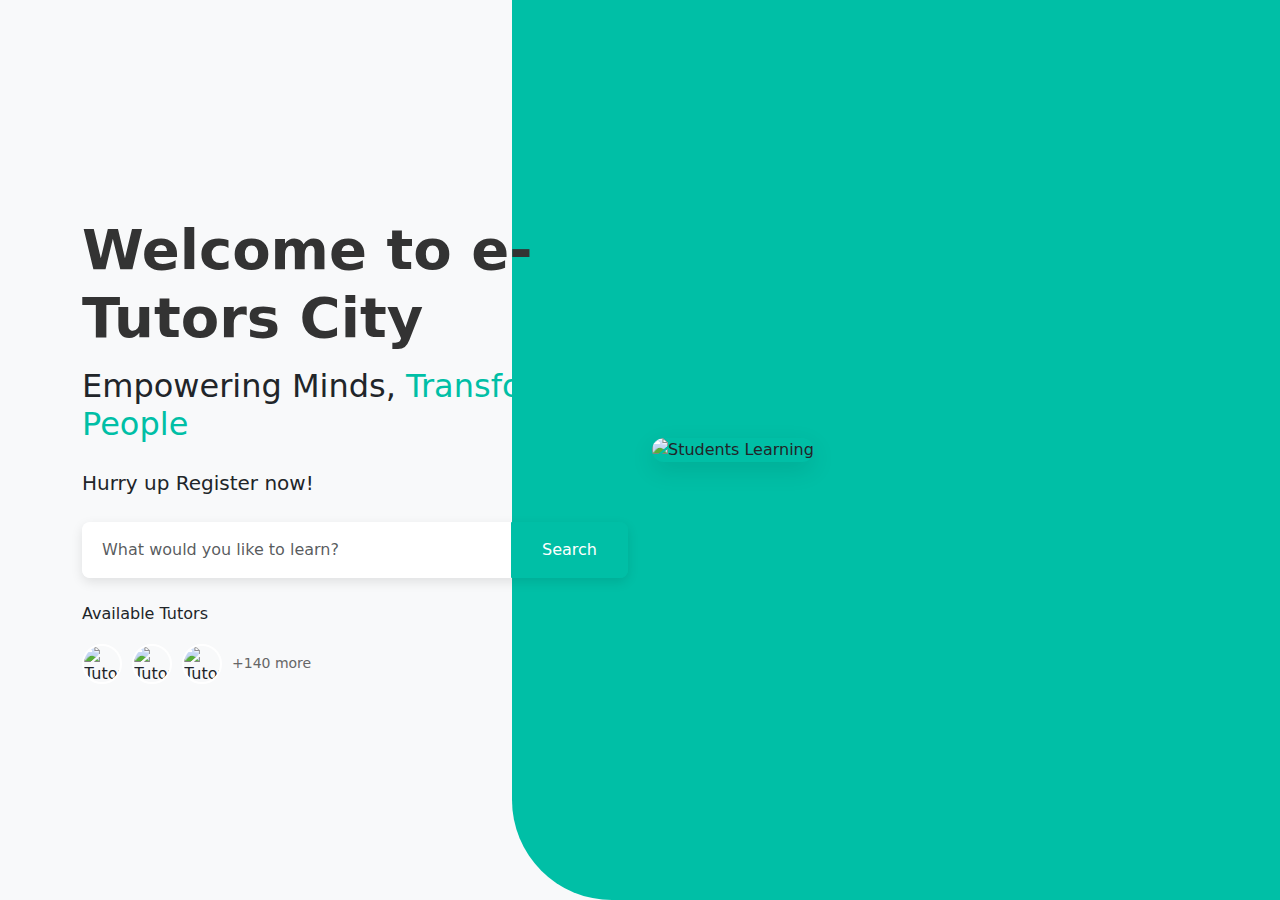
==== index.html @ a60e7f7b "make the structure" ====
<!DOCTYPE html>
<html lang="en">
<head>
    <meta charset="UTF-8">
    <meta name="viewport" content="width=device-width, initial-scale=1.0">
    <!-- Bootstrap CSS -->
    <link href="https://cdn.jsdelivr.net/npm/bootstrap@5.3.3/dist/css/bootstrap.min.css" rel="stylesheet">
    <link rel="stylesheet" href="assets/css/style.css">
    <title>e-Tutors City</title>
</head>
<body>
    <!-- Hero Section -->
    <section class="hero-section">
        <div class="container">
            <div class="row align-items-center min-vh-100">
                <div class="col-lg-6">
                    <h1 class="display-4 mb-3">
                        Welcome to e-Tutors City
                    </h1>
                    <h2 class="mb-4">
                        <span class="text-dark">Empowering Minds,</span>
                        <span class="text-primary">Transforming People</span>
                    </h2>
                    <p class="lead mb-4">Hurry up Register now!</p>
                    
                    <!-- Search Bar -->
                    <div class="search-bar mb-4">
                        <div class="input-group">
                            <input type="text" class="form-control" placeholder="What would you like to learn?">
                            <button class="btn btn-primary" type="button">Search</button>
                        </div>
                    </div>

                    <!-- Available Tutors -->
                    <div class="available-tutors">
                        <p class="mb-2">Available Tutors</p>
                        <div class="tutor-avatars">
                            <img src="assets/images/avatar1.jpg" alt="Tutor" class="avatar">
                            <img src="assets/images/avatar2.jpg" alt="Tutor" class="avatar">
                            <img src="assets/images/avatar3.jpg" alt="Tutor" class="avatar">
                            <span class="more-tutors">+140 more</span>
                        </div>
                    </div>
                </div>
                <div class="col-lg-6">
                    <img src="assets/images/hero-image.jpg" alt="Students Learning" class="img-fluid hero-image">
                </div>
            </div>
        </div>
    </section>
    
    <!-- Bootstrap JavaScript Bundle with Popper -->
    <script src="https://cdn.jsdelivr.net/npm/bootstrap@5.3.3/dist/js/bootstrap.bundle.min.js"></script>
</body>
</html>
---- assets/css/style.css ----
/* Hero Section Styles */
.hero-section {
    background-color: #f8f9fa;
    position: relative;
    overflow: hidden;
}

.hero-section::before {
    content: '';
    position: absolute;
    top: 0;
    right: 0;
    width: 60%;
    height: 100%;
    background-color: #00BFA6;
    border-radius: 0 0 0 100px;
    z-index: 0;
}

.hero-section .container {
    position: relative;
    z-index: 1;
}

/* Text Styles */
.hero-section h1 {
    font-weight: 700;
    color: #333;
}

.hero-section .text-primary {
    color: #00BFA6 !important;
}

/* Search Bar Styles */
.search-bar .input-group {
    box-shadow: 0 4px 12px rgba(0, 0, 0, 0.1);
    border-radius: 8px;
    overflow: hidden;
}

.search-bar .form-control {
    border: none;
    padding: 15px 20px;
}

.search-bar .btn-primary {
    background-color: #00BFA6;
    border-color: #00BFA6;
    padding: 15px 30px;
}

/* Available Tutors Section */
.available-tutors {
    display: flex;
    flex-direction: column;
    gap: 10px;
}

.tutor-avatars {
    display: flex;
    align-items: center;
    gap: 10px;
}

.avatar {
    width: 40px;
    height: 40px;
    border-radius: 50%;
    border: 2px solid white;
    object-fit: cover;
}

.more-tutors {
    font-size: 14px;
    color: #666;
}

/* Hero Image */
.hero-image {
    border-radius: 20px;
    box-shadow: 0 8px 24px rgba(0, 0, 0, 0.1);
}

/* Responsive Adjustments */
@media (max-width: 991.98px) {
    .hero-section::before {
        width: 100%;
        border-radius: 0 0 50px 50px;
    }
    
    .hero-section .row {
        text-align: center;
    }
    
    .available-tutors {
        justify-content: center;
        align-items: center;
    }
}
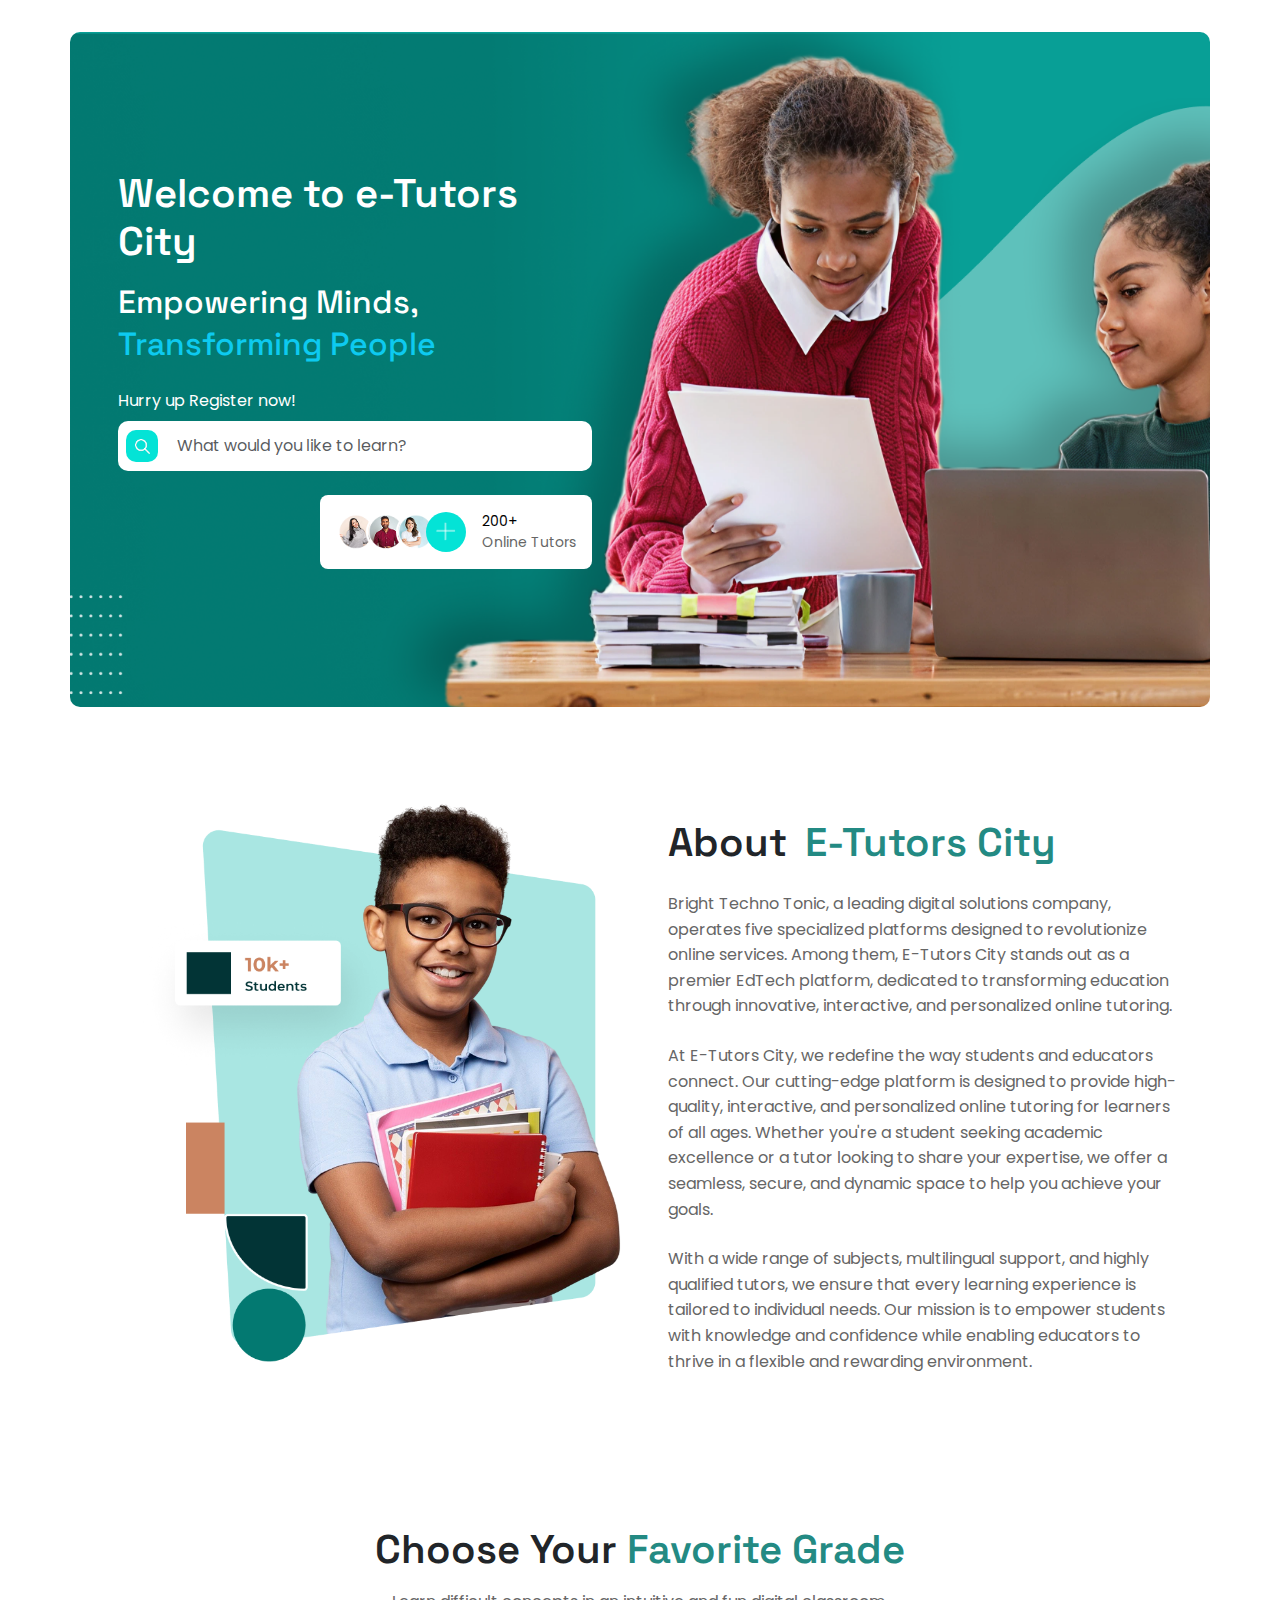
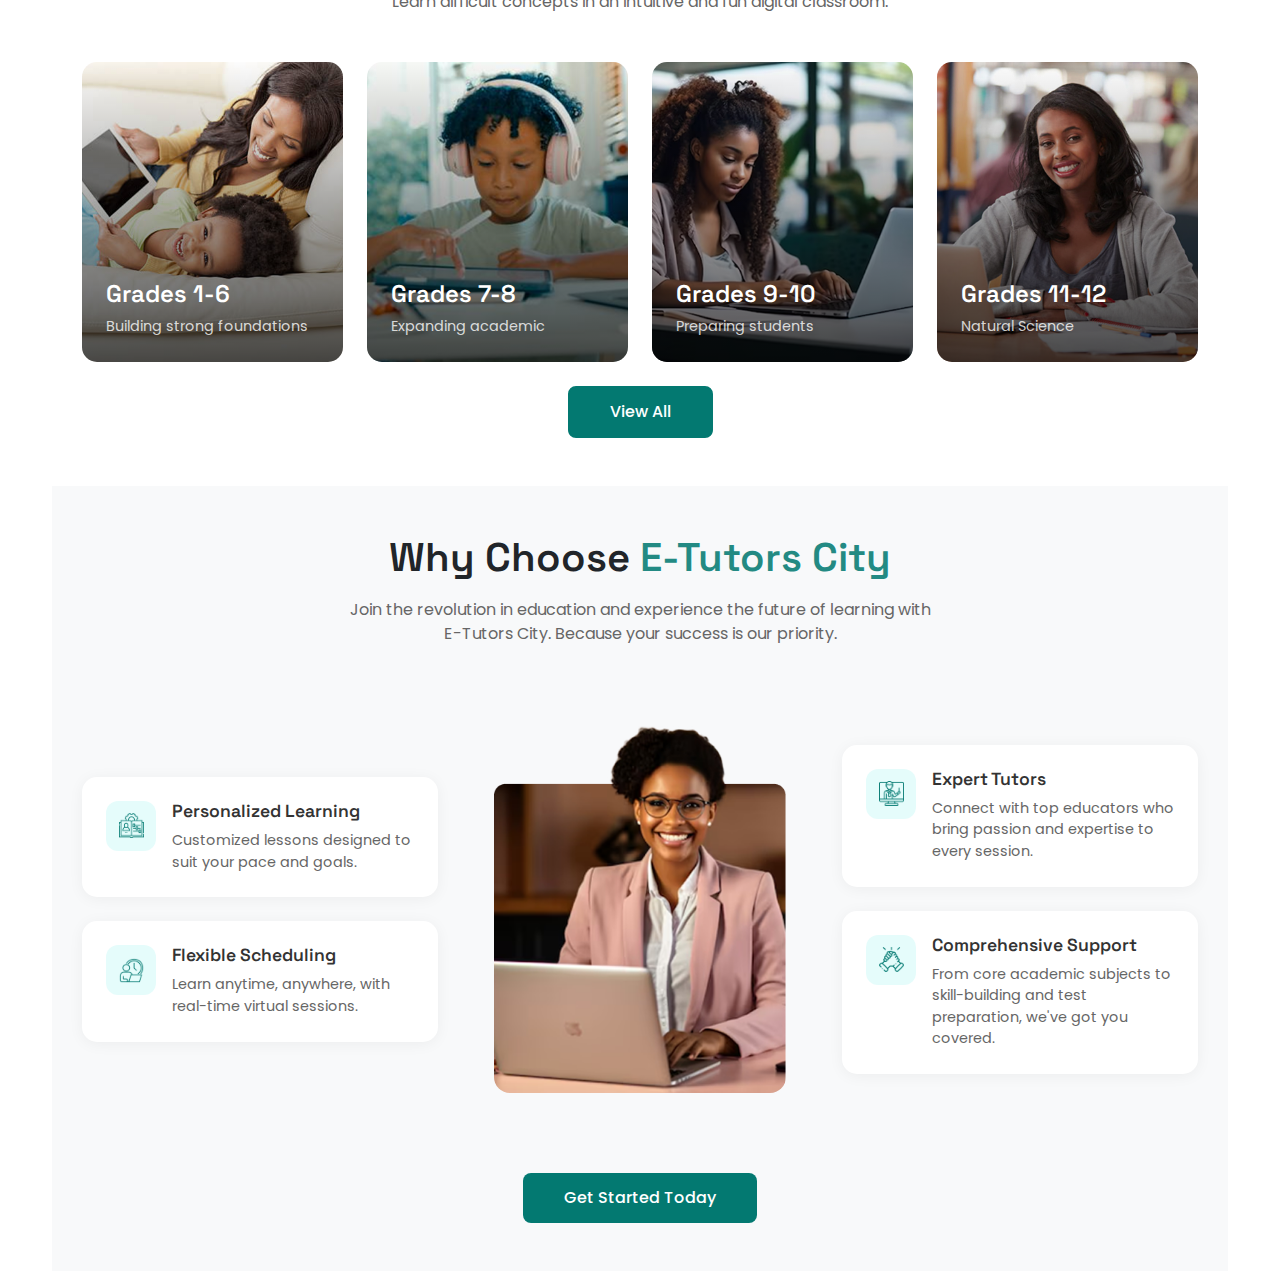
==== commit b97a1757: "Enhance homepage layout and styling with new sections for tutors, features, and responsive design. A" ====
--- a/index.html
+++ b/index.html
@@ -6,49 +6,194 @@
     <!-- Bootstrap CSS -->
     <link href="https://cdn.jsdelivr.net/npm/bootstrap@5.3.3/dist/css/bootstrap.min.css" rel="stylesheet">
     <link rel="stylesheet" href="assets/css/style.css">
+    <link rel="stylesheet" href="assets/css/responsive.css">
     <title>e-Tutors City</title>
 </head>
 <body>
+    <div class="container main-container">
     <!-- Hero Section -->
     <section class="hero-section">
-        <div class="container">
-            <div class="row align-items-center min-vh-100">
-                <div class="col-lg-6">
-                    <h1 class="display-4 mb-3">
+        <div class="container bg-main">
+            <div class="row align-items-center min-vh-75">
+                <div class="col-lg-6 hero-content p-5">
+                    <h1 class="mb-3 text-white">
                         Welcome to e-Tutors City
                     </h1>
-                    <h2 class="mb-4">
-                        <span class="text-dark">Empowering Minds,</span>
-                        <span class="text-primary">Transforming People</span>
+                    <h2 class="text-white mb-4">
+                        Empowering Minds,<br>
+                        <span class="text-info">Transforming People</span>
                     </h2>
-                    <p class="lead mb-4">Hurry up Register now!</p>
-                    
-                    <!-- Search Bar -->
-                    <div class="search-bar mb-4">
-                        <div class="input-group">
-                            <input type="text" class="form-control" placeholder="What would you like to learn?">
-                            <button class="btn btn-primary" type="button">Search</button>
-                        </div>
-                    </div>
-
-                    <!-- Available Tutors -->
-                    <div class="available-tutors">
-                        <p class="mb-2">Available Tutors</p>
-                        <div class="tutor-avatars">
-                            <img src="assets/images/avatar1.jpg" alt="Tutor" class="avatar">
-                            <img src="assets/images/avatar2.jpg" alt="Tutor" class="avatar">
-                            <img src="assets/images/avatar3.jpg" alt="Tutor" class="avatar">
-                            <span class="more-tutors">+140 more</span>
+                    <p class="mb-2 text-white">Hurry up Register now!</p>
+                    <div class="search-box mb-4 d-flex align-items-center bg-white">
+                        <div class="search-icon d-flex align-items-center justify-content-center p-3 ms-2">
+                            <img src="assets/images/search.png" alt="Search Icon" class="search-icon-img">
+                        </div>
+                        <input type="text" class="form-control" placeholder="What would you like to learn?">
+                    </div>
+                    <div class="d-flex justify-content-end">
+                        <div class="available-tutors d-flex align-items-center bg-white rounded-3 p-3">
+                            <div class="tutor-avatars d-flex align-items-center">
+                            <img src="assets/images/tutor1.png" alt="Tutor" class="tutor-avatar">
+                            <img src="assets/images/tutor2.png" alt="Tutor" class="tutor-avatar">
+                            <img src="assets/images/tutor3.png" alt="Tutor" class="tutor-avatar">
+                            <div class="more-tutors d-flex align-items-center justify-content-center">
+                                <img src="assets/images/plus.png" alt="Plus Icon" class="plus-icon">
+                            </div>
+                            
+                            
+                        </div>
+                        <div class="tutor-text ms-3">
+                            <span class="text-black">200+</span>
+                            <span class="d-block">Online Tutors</span>
+                        </div>
                         </div>
                     </div>
                 </div>
                 <div class="col-lg-6">
-                    <img src="assets/images/hero-image.jpg" alt="Students Learning" class="img-fluid hero-image">
                 </div>
             </div>
         </div>
     </section>
-    
+    <!-- Tutor Section -->  
+    <section class="tutor-section">
+        <div class="container">
+            <div class="row">
+                <div class="col-lg-6">
+                    <div class="tutor-image">
+                        <img src="assets/images/e-tutor.png" alt="Tutor" class="tutor-img">
+                    </div>
+                </div>
+                <div class="col-lg-6">
+                    <div class="tutor-content">
+                        <h2 class=" mb-4">About <span class="text-green ms-2">E-Tutors City</span></h2>
+                        <p>Bright Techno Tonic, a leading digital solutions company, operates five specialized platforms designed to revolutionize online services. Among them, E-Tutors City stands out as a premier EdTech platform, dedicated to transforming education through innovative, interactive, and personalized online tutoring.</p>
+                        <p>At E-Tutors City, we redefine the way students and educators connect. Our cutting-edge platform is designed to provide high-quality, interactive, and personalized online tutoring for learners of all ages. Whether you're a student seeking academic excellence or a tutor looking to share your expertise, we offer a seamless, secure, and dynamic space to help you achieve your goals.</p>
+                        <p>With a wide range of subjects, multilingual support, and highly qualified tutors, we
+                            ensure that every learning experience is tailored to individual needs. Our mission is
+                            to empower students with knowledge and confidence while enabling educators to
+                            thrive in a flexible and rewarding environment.</p>
+                    </div>
+                </div>
+            </div>
+        </div>
+    </section>
+    <!-- choose-tutor section -->
+    <section class="choose-tutor-section py-5">
+        <div class="container">
+            <div class="text-center mb-5">
+                <h2 class="section-title">Choose Your <span class="text-green">Favorite Grade</span></h2>
+                <p class="section-subtitle">Learn difficult concepts in an intuitive and fun digital classroom.</p>
+            </div>
+            <div class="row g-4">
+                <div class="col-md-6 col-lg-3">
+                    <div class="choose-tutor-card">
+                        <img src="assets/images/card1.png" alt="Grades 1-6" class="choose-tutor-img">
+                        <div class="card-overlay"></div>
+                        <div class="choose-tutor-content p-4">
+                            <h3 class="card-title">Grades 1-6</h3>
+                            <p class="card-text">Building strong foundations</p>
+                        </div>
+                    </div>
+                </div>
+                <div class="col-md-6 col-lg-3">
+                    <div class="choose-tutor-card">
+                        <img src="assets/images/card2.png" alt="Grades 7-8" class="choose-tutor-img">
+                        <div class="card-overlay"></div>
+                        <div class="choose-tutor-content p-4">
+                            <h3 class="card-title">Grades 7-8</h3>
+                            <p class="card-text">Expanding academic</p>
+                        </div>
+                    </div>
+                </div>
+                <div class="col-md-6 col-lg-3">
+                    <div class="choose-tutor-card">
+                        <img src="assets/images/card3.png" alt="Grades 9-10" class="choose-tutor-img">
+                        <div class="card-overlay"></div>
+                        <div class="choose-tutor-content p-4">
+                            <h3 class="card-title">Grades 9-10</h3>
+                            <p class="card-text">Preparing students</p>
+                        </div>
+                    </div>
+                </div>
+                <div class="col-md-6 col-lg-3">
+                    <div class="choose-tutor-card">
+                        <img src="assets/images/card4.png" alt="Grades 11-12" class="choose-tutor-img">
+                        <div class="card-overlay"></div>
+                        <div class="choose-tutor-content p-4">
+                            <h3 class="card-title">Grades 11-12</h3>
+                            <p class="card-text">Natural Science</p>
+                        </div>
+                    </div>
+                </div>
+            </div>
+            <div class="text-center mt-4">
+                <button class="btn bg-green text-white view-all-btn">View All</button>
+            </div>
+        </div>
+    </section> 
+    <!-- Why Choose Section -->
+    <section class="why-choose-section py-5">
+        <div class="container">
+            <div class="text-center mb-5">
+                <h2 class="section-title">Why Choose <span class="text-green">E-Tutors City</span></h2>
+                <p class="section-subtitle">Join the revolution in education and experience the future of learning with<br>E-Tutors City. Because your success is our priority.</p>
+            </div>
+            <div class="row align-items-center">
+                <!-- Left Features -->
+                <div class="col-lg-4">
+                    <div class="feature-card mb-4">
+                        <div class="feature-icon">
+                            <img src="assets/images/setting_user.png" alt="Personalized Learning">
+                        </div>
+                        <div class="feature-content">
+                            <h3>Personalized Learning</h3>
+                            <p>Customized lessons designed to suit your pace and goals.</p>
+                        </div>
+                    </div>
+                    <div class="feature-card">
+                        <div class="feature-icon">
+                            <img src="assets/images/flexible.png" alt="Flexible Scheduling">
+                        </div>
+                        <div class="feature-content">
+                            <h3>Flexible Scheduling</h3>
+                            <p>Learn anytime, anywhere, with real-time virtual sessions.</p>
+                        </div>
+                    </div>
+                </div>
+                <!-- Center Image -->
+                <div class="col-lg-4">
+                    <div class="center-image">
+                        <img src="assets/images/why-choose-image.png" alt="Tutor" class="img-fluid rounded-4">
+                    </div>
+                </div>
+                <!-- Right Features -->
+                <div class="col-lg-4">
+                    <div class="feature-card mb-4">
+                        <div class="feature-icon">
+                            <img src="assets/images/expert.png" alt="Expert Tutors">
+                        </div>
+                        <div class="feature-content">
+                            <h3>Expert Tutors</h3>
+                            <p>Connect with top educators who bring passion and expertise to every session.</p>
+                        </div>
+                    </div>
+                    <div class="feature-card">
+                        <div class="feature-icon">
+                            <img src="assets/images/hand.png" alt="Comprehensive Support">
+                        </div>
+                        <div class="feature-content">
+                            <h3>Comprehensive Support</h3>
+                            <p>From core academic subjects to skill-building and test preparation, we've got you covered.</p>
+                        </div>
+                    </div>
+                </div>
+            </div>
+            <div class="text-center mt-5">
+                <button class="btn bg-green text-white get-started-btn">Get Started Today</button>
+            </div>
+        </div>
+    </section>
+    </div>
     <!-- Bootstrap JavaScript Bundle with Popper -->
     <script src="https://cdn.jsdelivr.net/npm/bootstrap@5.3.3/dist/js/bootstrap.bundle.min.js"></script>
 </body>
--- a/assets/css/style.css
+++ b/assets/css/style.css
@@ -1,100 +1,370 @@
-/* Hero Section Styles */
-.hero-section {
-    background-color: #f8f9fa;
+/* Google Fonts Import */
+@import url('https://fonts.googleapis.com/css2?family=Poppins:wght@300;400;500;600;700&display=swap');
+@import url('https://fonts.googleapis.com/css2?family=Space+Grotesk:wght@300;400;500;600;700&display=swap');
+
+:root {
+    /* Primary Colors */
+    --primary-green: #238a83;
+    --primary-dark-green: #037971;
+    --primary-turquoise: #04e3d6;
+    
+    /* Text Colors */
+    --text-dark: #333;
+    --text-gray: #666;
+    
+    /* Background Colors */
+    --bg-light: #f8f9fa;
+    --bg-white: #fff;
+    
+    /* Overlay Colors */
+    --overlay-gradient: linear-gradient(180deg, rgba(0,0,0,0) 0%, rgba(0,0,0,0.7) 100%);
+    --overlay-text: rgba(255, 255, 255, 0.8);
+    
+    /* Shadow Colors */
+    --shadow-light: rgba(0, 0, 0, 0.05);
+    --feature-icon-bg: rgba(4, 227, 214, 0.1);
+
+    /* Font Families */
+    --font-heading: 'Space Grotesk', sans-serif;
+    --font-body: 'Poppins', sans-serif;
+}
+
+/* Apply fonts to elements */
+body {
+    font-family: var(--font-body);
+}
+
+h1, h2, .section-title {
+    font-family: var(--font-heading);
+}
+
+p, .card-text, .feature-content p, .tutor-content p {
+    font-family: var(--font-body);
+}
+
+.text-green {
+    color: var(--primary-green);
+}
+.bg-green{
+    background-color: var(--primary-dark-green);
+}
+
+.font-size-20 {
+    font-family: var(--font-body);
+    font-size: 20px;
+    font-weight: 400;
+    line-height: 32px;
+    letter-spacing: 1%;
+}
+
+.bg-main {
+    background-image: url(../images/section1.png);
+    background-size: cover;
+    background-position: center center;
+    background-repeat: no-repeat;
+    min-height: 500px;
+    border-radius: 10px;
+    margin: 2rem auto;
+}
+.main-container {
+    max-width: 1200px;
+    margin: 0 auto;
+}
+
+
+.hero-content {
+    color: var(--text-dark);
+}
+
+.hero-content h1 {
+    font-family: var(--font-heading);
+    font-size: 2.5rem;
+    font-weight: 600;
+}
+
+.hero-content h2 {
+    font-family: var(--font-heading);
+    font-size: 2rem;
+    font-weight: 500;
+    line-height: 1.3;
+}
+
+.search-box {
+    border-radius: 10px;
+}
+.search-box .form-control {
+    padding: 0.8rem 1.2rem;
+    border-radius: 8px;
+    border: none;
+    background-color: transparent;
+}
+.search-icon {
+    width: 30px;
+    height: 30px;
+    background-color: var(--primary-turquoise);
+    border-radius: 10px;
+  
+}
+.search-icon-img {
+    width: 15px;
+    height: 15px;
+}
+
+
+.min-vh-75 {
+    min-height: 75vh;
+}
+.text-info{
+    color: var(--primary-turquoise);
+}   
+
+.available-tutors {
+    max-width: 280px;
+}
+
+.tutor-avatars {
     position: relative;
-    overflow: hidden;
-}
-
-.hero-section::before {
-    content: '';
-    position: absolute;
-    top: 0;
-    right: 0;
-    width: 60%;
-    height: 100%;
-    background-color: #00BFA6;
-    border-radius: 0 0 0 100px;
-    z-index: 0;
-}
-
-.hero-section .container {
-    position: relative;
-    z-index: 1;
-}
-
-/* Text Styles */
-.hero-section h1 {
-    font-weight: 700;
-    color: #333;
-}
-
-.hero-section .text-primary {
-    color: #00BFA6 !important;
-}
-
-/* Search Bar Styles */
-.search-bar .input-group {
-    box-shadow: 0 4px 12px rgba(0, 0, 0, 0.1);
-    border-radius: 8px;
-    overflow: hidden;
-}
-
-.search-bar .form-control {
-    border: none;
-    padding: 15px 20px;
-}
-
-.search-bar .btn-primary {
-    background-color: #00BFA6;
-    border-color: #00BFA6;
-    padding: 15px 30px;
-}
-
-/* Available Tutors Section */
-.available-tutors {
-    display: flex;
-    flex-direction: column;
-    gap: 10px;
-}
-
-.tutor-avatars {
-    display: flex;
-    align-items: center;
-    gap: 10px;
-}
-
-.avatar {
+}
+
+.tutor-avatar {
     width: 40px;
     height: 40px;
     border-radius: 50%;
-    border: 2px solid white;
+    border: 2px solid #fff;
+    margin-left: -10px;
+}
+
+.tutor-avatar:first-child {
+    margin-left: 0;
+}
+
+.more-tutors {
+    width: 40px;
+    height: 40px;
+    border-radius: 50%;
+    background-color: var(--primary-turquoise);
+    margin-left: -10px;
+    font-size: 0.75rem;
+}
+
+.tutor-text {
+    font-size: 0.875rem;
+    color: var(--text-gray);
+}
+.plus-icon {
+    width: 20px;
+}
+.tutor-section {
+    padding: 4rem 0;
+}
+
+.tutor-image {
+    width: 100%;
+    height: 100%;
+    overflow: hidden;
+    border-radius: 10px;
+    margin-bottom: 2rem;
+}
+.tutor-img {
+    width: 100%;
+    height: auto;
     object-fit: cover;
-}
-
-.more-tutors {
-    font-size: 14px;
-    color: #666;
-}
-
-/* Hero Image */
-.hero-image {
-    border-radius: 20px;
-    box-shadow: 0 8px 24px rgba(0, 0, 0, 0.1);
-}
-
-/* Responsive Adjustments */
-@media (max-width: 991.98px) {
-    .hero-section::before {
-        width: 100%;
-        border-radius: 0 0 50px 50px;
-    }
-    
-    .hero-section .row {
-        text-align: center;
-    }
-    
-    .available-tutors {
-        justify-content: center;
-        align-items: center;
-    }
-}
+    border-radius: 10px;
+}
+.choose-tutor-img {
+    width: 100%;
+    height: 100%;
+    object-fit: cover;
+    border-radius: 10px;
+}
+.choose-tutor-card{
+    position: relative;
+}
+.choose-tutor-content{
+    position: absolute;
+    bottom: 0;
+    left: 0;
+    right: 0;
+}
+
+/* Choose Tutor Section Styles */
+.section-title {
+    font-family: var(--font-heading);
+    font-size: 2.5rem;
+    font-weight: 600;
+    margin-bottom: 1rem;
+}
+
+.section-subtitle {
+    font-family: var(--font-body);
+    color: var(--text-gray);
+    max-width: 600px;
+    margin: 0 auto;
+}
+
+.choose-tutor-card {
+    position: relative;
+    border-radius: 15px;
+    overflow: hidden;
+    height: 300px;
+    cursor: pointer;
+    transition: transform 0.3s ease;
+}
+
+.choose-tutor-card:hover {
+    transform: translateY(-5px);
+}
+
+.choose-tutor-img {
+    width: 100%;
+    height: 100%;
+    object-fit: cover;
+}
+
+.card-overlay {
+    position: absolute;
+    bottom: 0;
+    left: 0;
+    right: 0;
+    height: 100%;
+    background: var(--overlay-gradient);
+}
+
+.choose-tutor-content {
+    position: absolute;
+    bottom: 0;
+    left: 0;
+    right: 0;
+    z-index: 1;
+}
+
+.card-title {
+    font-family: var(--font-heading);
+    color: #fff;
+    font-size: 1.5rem;
+    font-weight: 600;
+    margin-bottom: 0.5rem;
+}
+
+.card-text {
+    color: var(--overlay-text);
+    margin-bottom: 0;
+    font-size: 0.9rem;
+}
+
+.view-all-btn {
+    padding: 0.75rem 2.5rem;
+    border: 2px solid var(--primary-dark-green);
+     border-radius: 8px;
+    font-weight: 500;
+    transition: all 0.3s ease;
+}
+.view-all-btn:hover {
+    background-color: var(--primary-dark-green);
+    color: var(--bg-white);
+}
+
+/* Why Choose Section Styles */
+.why-choose-section {
+    background-color: var(--bg-light);
+}
+
+.feature-card {
+    display: flex;
+    align-items: start;
+    gap: 1rem;
+    padding: 1.5rem;
+    background: var(--bg-white);
+    border-radius: 15px;
+    box-shadow: 0 2px 15px var(--shadow-light);
+    transition: transform 0.3s ease;
+    height: 100%;
+}
+
+.feature-card:hover {
+    transform: translateY(-5px);
+}
+
+.feature-icon {
+    width: 50px;
+    height: 50px;
+    min-width: 50px;
+    display: flex;
+    align-items: center;
+    justify-content: center;
+    background-color: var(--feature-icon-bg);
+    border-radius: 12px;
+}
+
+.feature-icon img {
+    width: 25px;
+    height: 25px;
+    object-fit: contain;
+}
+
+.feature-content h3 {
+    font-family: var(--font-heading);
+    font-size: 1.1rem;
+    font-weight: 600;
+    margin-bottom: 0.5rem;
+    color: var(--text-dark);
+}
+
+.feature-content p {
+    font-size: 0.9rem;
+    color: var(--text-gray);
+    margin-bottom: 0;
+}
+
+.center-image {
+    padding: 2rem;
+    text-align: center;
+}
+
+.center-image img {
+    max-width: 100%;
+    height: auto;
+}
+
+.get-started-btn {
+    padding: 0.75rem 2.5rem;
+    font-weight: 500;
+    border-radius: 8px;
+}
+
+/* Tutor Section Styles */
+.tutor-section {
+    padding: 4rem 0;
+}
+
+.tutor-image {
+    width: 100%;
+    height: 100%;
+    overflow: hidden;
+    border-radius: 10px;
+    margin-bottom: 2rem;
+}
+
+.tutor-img {
+    width: 100%;
+    height: auto;
+    object-fit: cover;
+    border-radius: 10px;
+}
+
+.tutor-content {
+    padding: 1rem;
+}
+
+.tutor-content h2 {
+    font-family: var(--font-heading);
+    font-size: 2.5rem;
+    font-weight: 600;
+    margin-bottom: 1.5rem;
+}
+
+.tutor-content p {
+    color: var(--text-gray);
+    margin-bottom: 1.5rem;
+    line-height: 1.6;
+}--- a/assets/css/responsive.css
+++ b/assets/css/responsive.css
@@ -0,0 +1,186 @@
+/* Media Queries for All Sections */
+
+/* Large devices (tablets, less than 992px) */
+@media (max-width: 991.98px) {
+    /* Hero Section */
+    .bg-main {
+        height: auto;
+    }
+
+    /* Choose Tutor Section */
+    .choose-tutor-card {
+        height: 250px;
+    }
+    
+    .section-title {
+        font-size: 2rem;
+    }
+
+    /* Why Choose Section */
+    .why-choose-section .row {
+        display: flex;
+        flex-direction: column;
+    }
+
+    .why-choose-section .col-lg-4:first-child {
+        order: 1;
+    }
+
+    .why-choose-section .col-lg-4:last-child {
+        order: 2;
+    }
+
+    .why-choose-section .col-lg-4:nth-child(2) {
+        order: 3;
+    }
+
+    .feature-card {
+        margin-bottom: 1rem;
+    }
+    
+    .center-image {
+        padding: 2rem 0;
+        max-width: 400px;
+        margin: 0 auto;
+    }
+
+    .section-subtitle br {
+        display: none;
+    }
+
+    /* Tutor Section */
+    .tutor-section {
+        padding: 3rem 0;
+    }
+
+    .tutor-content h2 {
+        font-size: 2rem;
+    }
+
+    .tutor-section .row {
+        display: flex;
+        flex-direction: column;
+    }
+
+    .tutor-section .col-lg-6:first-child {
+        order: 2;
+    }
+
+    .tutor-section .col-lg-6:last-child {
+        order: 1;
+    }
+}
+
+/* Medium devices (phones, less than 768px) */
+@media (max-width: 767.98px) {
+    /* Choose Tutor Section */
+    .choose-tutor-card {
+        height: 200px;
+    }
+    
+    .card-title {
+        font-size: 1.25rem;
+    }
+    
+    .section-title {
+        font-size: 1.75rem;
+    }
+
+    /* Why Choose Section */
+    .feature-card {
+        padding: 1rem;
+    }
+    
+    .feature-icon {
+        width: 40px;
+        height: 40px;
+        min-width: 40px;
+    }
+    
+    .feature-icon img {
+        width: 20px;
+        height: 20px;
+    }
+    
+    .feature-content h3 {
+        font-size: 1rem;
+    }
+    
+    .feature-content p {
+        font-size: 0.85rem;
+    }
+
+    .section-subtitle {
+        font-size: 0.9rem;
+        padding: 0 1rem;
+        color: var(--text-gray);
+    }
+
+    /* Tutor Section */
+    .tutor-section {
+        padding: 2rem 0;
+    }
+
+    .tutor-content {
+        padding: 0;
+    }
+
+    .tutor-content h2 {
+        font-size: 1.75rem;
+        margin-bottom: 1rem;
+    }
+
+    .tutor-content p {
+        font-size: 0.95rem;
+        margin-bottom: 1rem;
+    }
+
+    .tutor-image {
+        margin-top: 2rem;
+        margin-bottom: 0;
+    }
+}
+
+/* Small devices (small phones, less than 576px) */
+@media (max-width: 575.98px) {
+    /* Hero Section */
+    .hero-content h1 {
+        font-size: 2rem;
+    }
+
+    .hero-content h2 {
+        font-size: 1.75rem;
+    }
+
+    /* Why Choose Section */
+    .center-image {
+        padding: 1.5rem 0;
+    }
+
+    .feature-card {
+        margin-bottom: 0.75rem;
+    }
+
+    .get-started-btn {
+        padding: 0.6rem 2rem;
+        font-size: 0.9rem;
+    }
+
+    .get-started-btn:hover {
+        background-color: var(--primary-dark-green);
+        color: var(--bg-white);
+    }
+
+    /* Tutor Section */
+    .tutor-section {
+        padding: 1.5rem 0;
+    }
+
+    .tutor-content h2 {
+        font-size: 1.5rem;
+    }
+
+    .tutor-content p {
+        font-size: 0.9rem;
+    }
+}
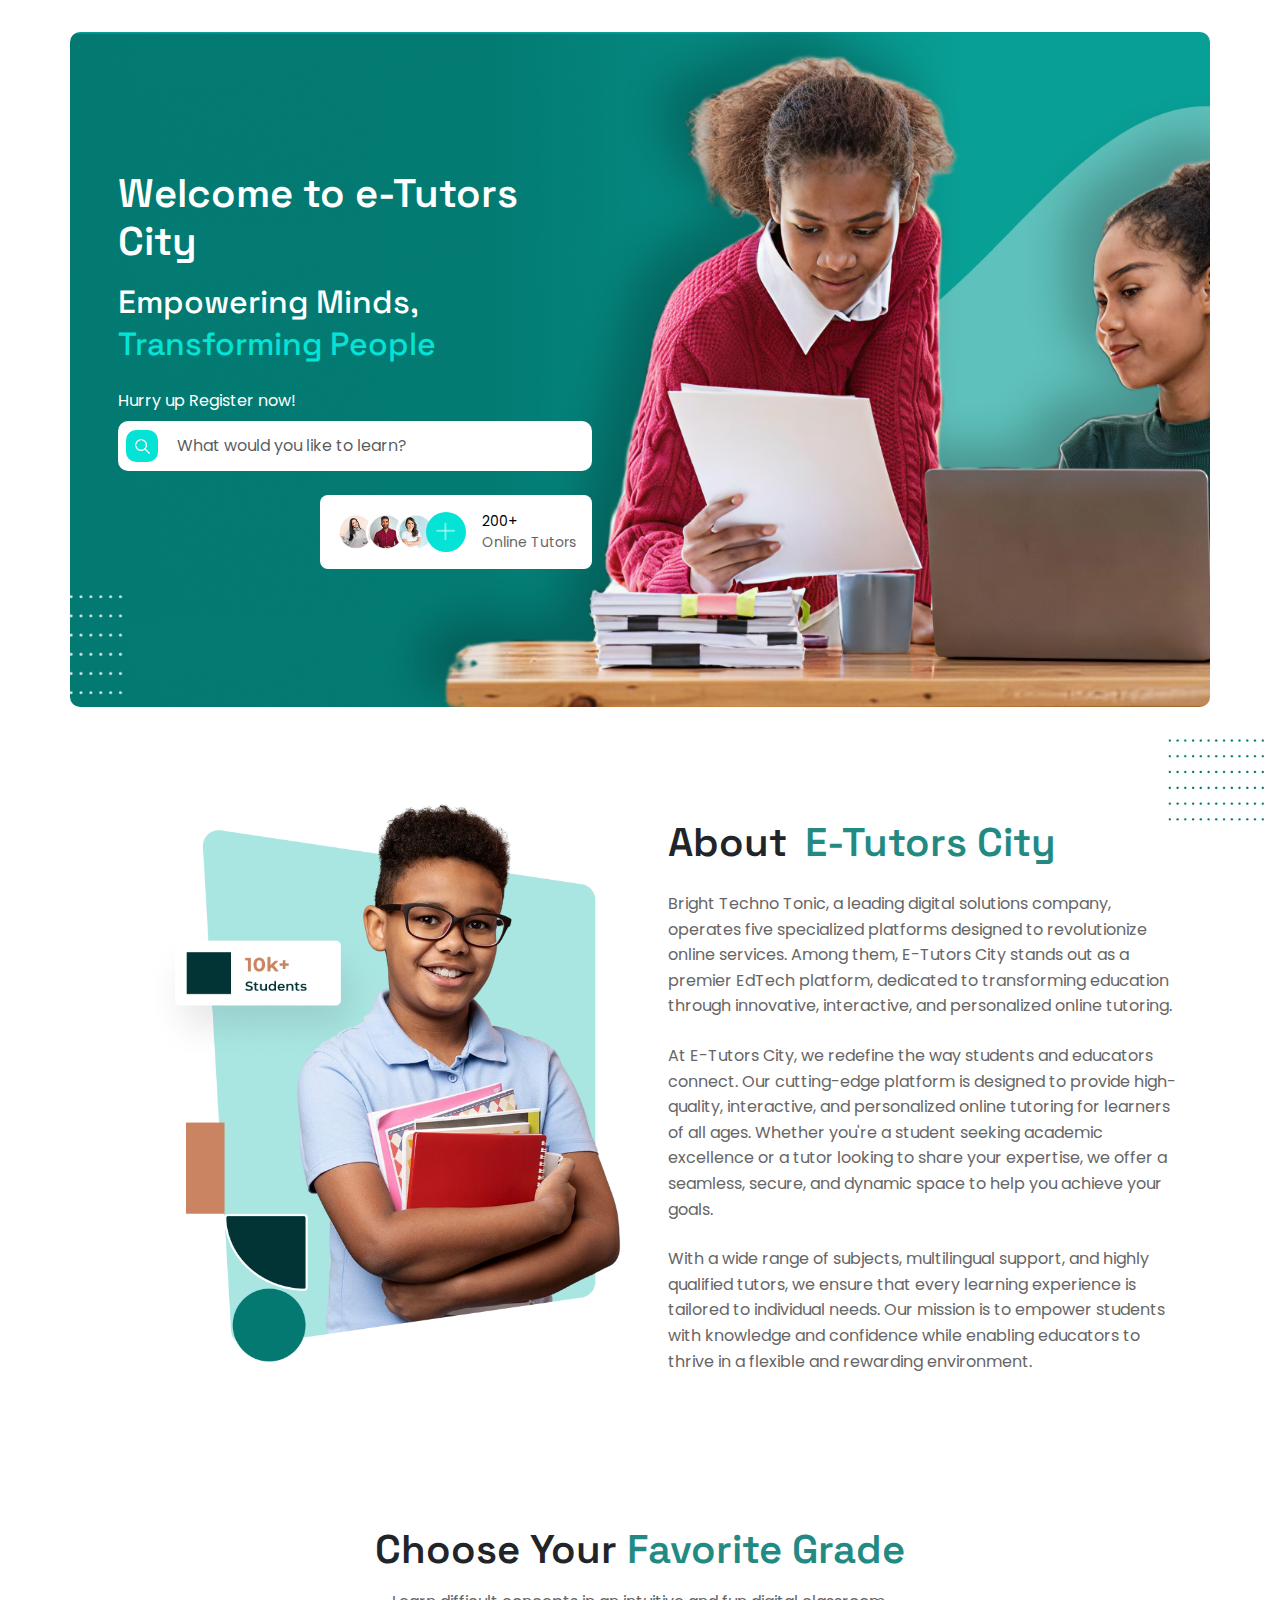
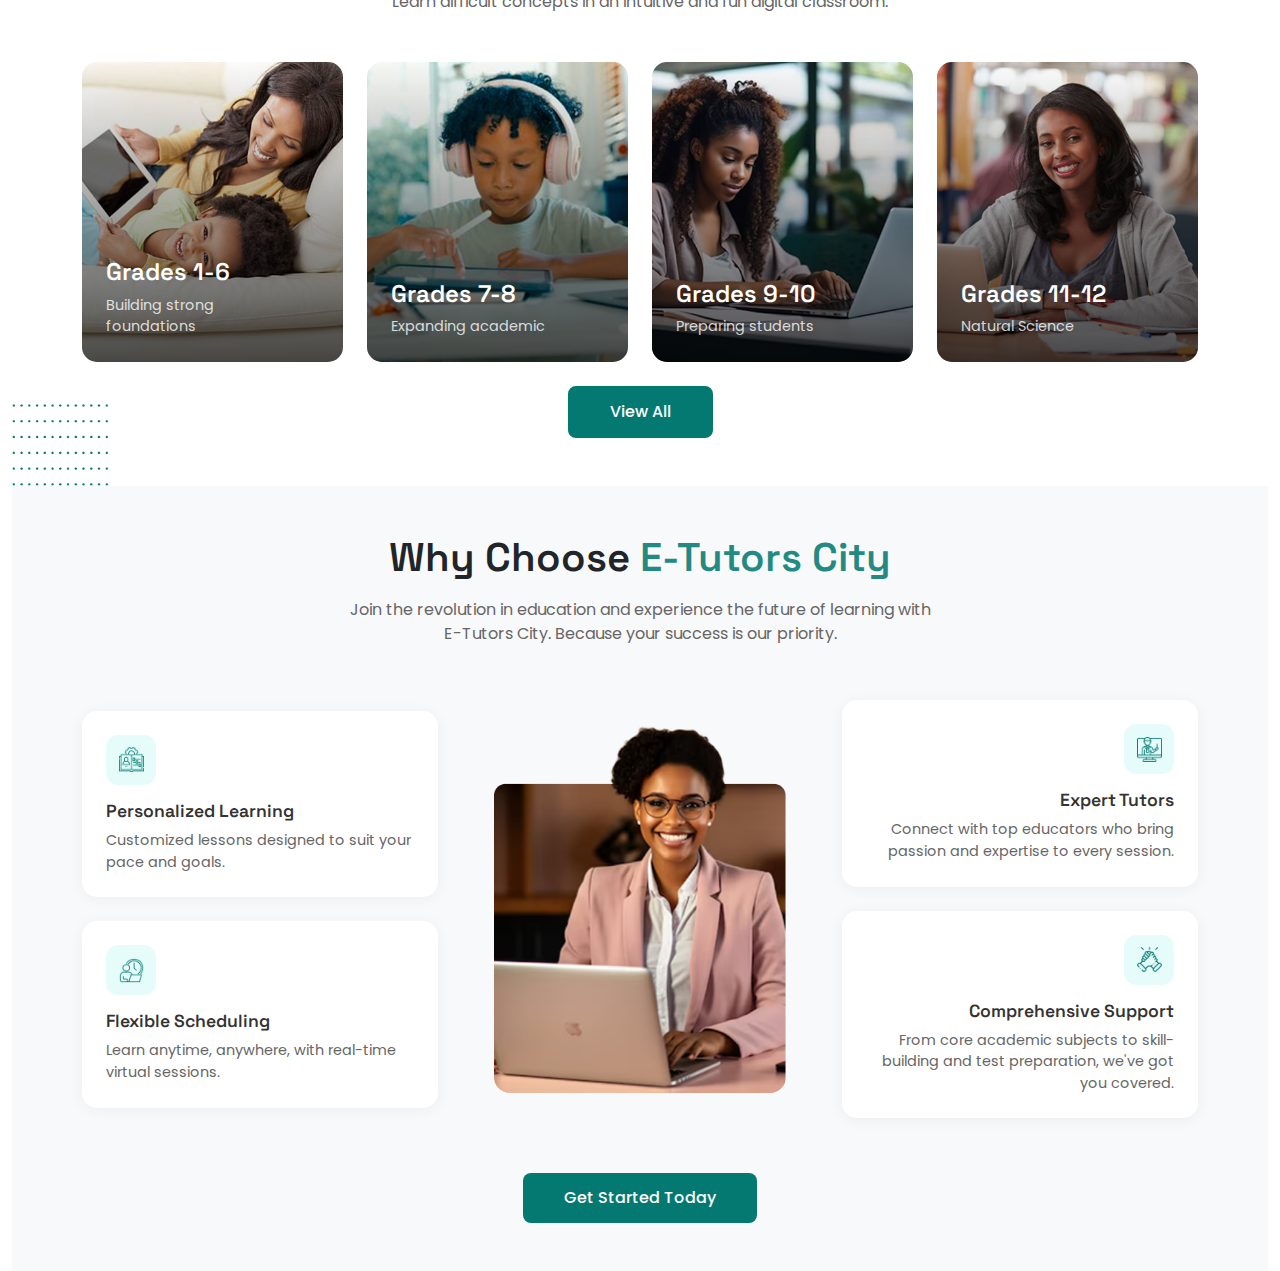
==== commit 9df72ad4: "changes done" ====
--- a/index.html
+++ b/index.html
@@ -10,190 +10,216 @@
     <title>e-Tutors City</title>
 </head>
 <body>
-    <div class="container main-container">
-    <!-- Hero Section -->
-    <section class="hero-section">
-        <div class="container bg-main">
-            <div class="row align-items-center min-vh-75">
-                <div class="col-lg-6 hero-content p-5">
-                    <h1 class="mb-3 text-white">
-                        Welcome to e-Tutors City
-                    </h1>
-                    <h2 class="text-white mb-4">
-                        Empowering Minds,<br>
-                        <span class="text-info">Transforming People</span>
-                    </h2>
-                    <p class="mb-2 text-white">Hurry up Register now!</p>
-                    <div class="search-box mb-4 d-flex align-items-center bg-white">
-                        <div class="search-icon d-flex align-items-center justify-content-center p-3 ms-2">
-                            <img src="assets/images/search.png" alt="Search Icon" class="search-icon-img">
-                        </div>
-                        <input type="text" class="form-control" placeholder="What would you like to learn?">
-                    </div>
-                    <div class="d-flex justify-content-end">
-                        <div class="available-tutors d-flex align-items-center bg-white rounded-3 p-3">
-                            <div class="tutor-avatars d-flex align-items-center">
-                            <img src="assets/images/tutor1.png" alt="Tutor" class="tutor-avatar">
-                            <img src="assets/images/tutor2.png" alt="Tutor" class="tutor-avatar">
-                            <img src="assets/images/tutor3.png" alt="Tutor" class="tutor-avatar">
-                            <div class="more-tutors d-flex align-items-center justify-content-center">
-                                <img src="assets/images/plus.png" alt="Plus Icon" class="plus-icon">
-                            </div>
-                            
-                            
-                        </div>
-                        <div class="tutor-text ms-3">
-                            <span class="text-black">200+</span>
-                            <span class="d-block">Online Tutors</span>
-                        </div>
-                        </div>
-                    </div>
-                </div>
-                <div class="col-lg-6">
+    <div class="container-fluid">
+        <div class="container main-container p-0">
+            <!-- Hero Section -->
+            <section class="hero-section">
+                <div class="container bg-main">
+                    <div class="row align-items-center min-vh-75">
+                        <div class="col-lg-6 hero-content p-3 p-md-5">
+                            <h1 class="mb-3 text-white">
+                                Welcome to e-Tutors City
+                            </h1>
+                            <h2 class="text-white mb-2 mb-md-4">
+                                Empowering Minds,<br>
+                                <span class="text-info">Transforming People</span>
+                            </h2>
+                            <p class="mb-2 text-white">Hurry up Register now!</p>
+                            <div class="search-box mb-4 d-flex align-items-center bg-white">
+                                <div class="search-icon d-flex align-items-center justify-content-center p-3 ms-2">
+                                    <img src="assets/images/search.png" alt="Search Icon" class="search-icon-img">
+                                </div>
+                                <input type="text" class="form-control" placeholder="What would you like to learn?">
+                            </div>
+                            <div class="d-flex justify-content-end">
+                                <div class="available-tutors d-flex align-items-center bg-white rounded-3 p-3">
+                                    <div class="tutor-avatars d-flex align-items-center">
+                                    <img src="assets/images/tutor1.png" alt="Tutor" class="tutor-avatar">
+                                    <img src="assets/images/tutor2.png" alt="Tutor" class="tutor-avatar">
+                                    <img src="assets/images/tutor3.png" alt="Tutor" class="tutor-avatar">
+                                    <div class="more-tutors d-flex align-items-center justify-content-center">
+                                        <img src="assets/images/plus.png" alt="Plus Icon" class="plus-icon">
+                                    </div>
+                                    
+                                    
+                                </div>
+                                <div class="tutor-text ms-3">
+                                    <span class="text-black">200+</span>
+                                    <span class="d-block">Online Tutors</span>
+                                </div>
+                                </div>
+                            </div>
+                        </div>
+                        <div class="col-lg-6">
+                        </div>
+                    </div>
+                </div>
+            </section>
+        </div>
+        <!-- Tutor Section -->  
+        <section class="tutor-section position-relative">
+            <div class="container">
+                <div class="row">
+                    <div class="col-lg-6">
+                        <div class="tutor-image">
+                            <img src="assets/images/e-tutor.png" alt="Tutor" class="tutor-img">
+                        </div>
+                    </div>
+                    <div class="col-lg-6">
+                        <div class="tutor-content">
+                            <h2 class=" mb-4">About <span class="text-green ms-2">E-Tutors City</span></h2>
+                            <p>Bright Techno Tonic, a leading digital solutions company, operates five specialized platforms designed to revolutionize online services. Among them, E-Tutors City stands out as a premier EdTech platform, dedicated to transforming education through innovative, interactive, and personalized online tutoring.</p>
+                            <p>At E-Tutors City, we redefine the way students and educators connect. Our cutting-edge platform is designed to provide high-quality, interactive, and personalized online tutoring for learners of all ages. Whether you're a student seeking academic excellence or a tutor looking to share your expertise, we offer a seamless, secure, and dynamic space to help you achieve your goals.</p>
+                            <p>With a wide range of subjects, multilingual support, and highly qualified tutors, we
+                                ensure that every learning experience is tailored to individual needs. Our mission is
+                                to empower students with knowledge and confidence while enabling educators to
+                                thrive in a flexible and rewarding environment.</p>
+                        </div>
+                    </div>
                 </div>
             </div>
-        </div>
-    </section>
-    <!-- Tutor Section -->  
-    <section class="tutor-section">
-        <div class="container">
-            <div class="row">
-                <div class="col-lg-6">
-                    <div class="tutor-image">
-                        <img src="assets/images/e-tutor.png" alt="Tutor" class="tutor-img">
-                    </div>
-                </div>
-                <div class="col-lg-6">
-                    <div class="tutor-content">
-                        <h2 class=" mb-4">About <span class="text-green ms-2">E-Tutors City</span></h2>
-                        <p>Bright Techno Tonic, a leading digital solutions company, operates five specialized platforms designed to revolutionize online services. Among them, E-Tutors City stands out as a premier EdTech platform, dedicated to transforming education through innovative, interactive, and personalized online tutoring.</p>
-                        <p>At E-Tutors City, we redefine the way students and educators connect. Our cutting-edge platform is designed to provide high-quality, interactive, and personalized online tutoring for learners of all ages. Whether you're a student seeking academic excellence or a tutor looking to share your expertise, we offer a seamless, secure, and dynamic space to help you achieve your goals.</p>
-                        <p>With a wide range of subjects, multilingual support, and highly qualified tutors, we
-                            ensure that every learning experience is tailored to individual needs. Our mission is
-                            to empower students with knowledge and confidence while enabling educators to
-                            thrive in a flexible and rewarding environment.</p>
-                    </div>
+            <img src="assets/images/dots.png" alt="" width="100" class="position-absolute top-0 end-0">
+        </section>
+        <!-- choose-tutor section -->
+        <section class="choose-tutor-section py-5 position-relative">
+            <div class="container">
+                <div class="text-center mb-5">
+                    <h2 class="section-title">Choose Your <span class="text-green">Favorite Grade</span></h2>
+                    <p class="section-subtitle">Learn difficult concepts in an intuitive and fun digital classroom.</p>
+                </div>
+                <div class="row g-4">
+                    <div class="col-md-6 col-lg-3">
+                        <div class="choose-tutor-card">
+                            <img src="assets/images/card1.png" alt="Grades 1-6" class="choose-tutor-img">
+                            <div class="card-overlay"></div>
+                            <div class="choose-tutor-content p-4 d-flex justify-content-between align-items-end">
+                                <div>
+                                    <h3 class="card-title">Grades 1-6</h3>
+                                    <p class="card-text">Building strong foundations</p>
+                                </div>
+                                <div>
+                                    <!-- Arrow right Svg -->
+                                    <img src="assets/images/arrow.svg" alt="arrow white" width="20" class="arrow-icon">
+                                </div>
+                            </div>
+                        </div>
+                    </div>
+                    <div class="col-md-6 col-lg-3">
+                        <div class="choose-tutor-card">
+                            <img src="assets/images/card2.png" alt="Grades 7-8" class="choose-tutor-img">
+                            <div class="card-overlay"></div>
+                            <div class="choose-tutor-content p-4 d-flex justify-content-between align-items-end">
+                                <div>
+                                    <h3 class="card-title">Grades 7-8</h3>
+                                    <p class="card-text">Expanding academic</p>
+                                </div>
+                                <div>
+                                    <img src="assets/images/arrow.svg" alt="arrow white" width="20" class="arrow-icon">
+                                </div>
+                            </div>
+                        </div>
+                    </div>
+                    <div class="col-md-6 col-lg-3">
+                        <div class="choose-tutor-card">
+                            <img src="assets/images/card3.png" alt="Grades 9-10" class="choose-tutor-img">
+                            <div class="card-overlay"></div>
+                            <div class="choose-tutor-content p-4 d-flex justify-content-between align-items-end">
+                                <div>
+                                    <h3 class="card-title">Grades 9-10</h3>
+                                    <p class="card-text">Preparing students</p>
+                                </div>
+                                <div>
+                                    <img src="assets/images/arrow.svg" alt="arrow white" width="20" class="arrow-icon">
+                                </div>
+                            </div>
+                        </div>
+                    </div>
+                    <div class="col-md-6 col-lg-3">
+                        <div class="choose-tutor-card">
+                            <img src="assets/images/card4.png" alt="Grades 11-12" class="choose-tutor-img">
+                            <div class="card-overlay"></div>
+                            <div class="choose-tutor-content p-4 d-flex justify-content-between align-items-end">
+                                <div>
+                                    <h3 class="card-title">Grades 11-12</h3>
+                                    <p class="card-text">Natural Science</p>
+                                </div>
+                                <div>
+                                    <img src="assets/images/arrow.svg" alt="arrow white" width="20" class="arrow-icon">
+                                </div>
+                            </div>
+                        </div>
+                    </div>
+                </div>
+                <div class="text-center mt-4">
+                    <button class="btn bg-green text-white view-all-btn">View All</button>
                 </div>
             </div>
-        </div>
-    </section>
-    <!-- choose-tutor section -->
-    <section class="choose-tutor-section py-5">
-        <div class="container">
-            <div class="text-center mb-5">
-                <h2 class="section-title">Choose Your <span class="text-green">Favorite Grade</span></h2>
-                <p class="section-subtitle">Learn difficult concepts in an intuitive and fun digital classroom.</p>
+            <img src="assets/images/dots.png" alt="" width="100" class="position-absolute bottom-0 left-0">
+        </section> 
+        <!-- Why Choose Section -->
+        <section class="why-choose-section py-5">
+            <div class="container">
+                <div class="text-center mb-5">
+                    <h2 class="section-title">Why Choose <span class="text-green">E-Tutors City</span></h2>
+                    <p class="section-subtitle">Join the revolution in education and experience the future of learning with<br>E-Tutors City. Because your success is our priority.</p>
+                </div>
+                <div class="row align-items-center">
+                    <!-- Left Features -->
+                    <div class="col-lg-4">
+                        <div class="feature-card mb-4">
+                            <div class="feature-icon">
+                                <img src="assets/images/setting_user.png" alt="Personalized Learning">
+                            </div>
+                            <div class="feature-content">
+                                <h3>Personalized Learning</h3>
+                                <p>Customized lessons designed to suit your pace and goals.</p>
+                            </div>
+                        </div>
+                        <div class="feature-card">
+                            <div class="feature-icon">
+                                <img src="assets/images/flexible.png" alt="Flexible Scheduling">
+                            </div>
+                            <div class="feature-content">
+                                <h3>Flexible Scheduling</h3>
+                                <p>Learn anytime, anywhere, with real-time virtual sessions.</p>
+                            </div>
+                        </div>
+                    </div>
+                    <!-- Center Image -->
+                    <div class="col-lg-4">
+                        <div class="center-image">
+                            <img src="assets/images/why-choose-image.png" alt="Tutor" class="img-fluid rounded-4">
+                        </div>
+                    </div>
+                    <!-- Right Features -->
+                    <div class="col-lg-4">
+                        <div class="feature-card align-items-center  mb-4 rightbox">
+                            <div class="feature-icon">
+                                <img src="assets/images/expert.png" alt="Expert Tutors">
+                            </div>
+                            <div class="feature-content text-end ">
+                                <h3 >Expert Tutors</h3>
+                                <p>Connect with top educators who bring passion and expertise to every session.</p>
+                            </div>
+                        </div>
+                        <div class="feature-card align-items-center rightbox">
+                            <div class="feature-icon ">
+                                <img src="assets/images/hand.png" alt="Comprehensive Support">
+                            </div>
+                            <div class="feature-content text-end">
+                                <h3>Comprehensive Support</h3>
+                                <p>From core academic subjects to skill-building and test preparation, we've got you covered.</p>
+                            </div>
+                        </div>
+                    </div>
+                </div>
+                <div class="text-center mt-5">
+                    <button class="btn bg-green text-white get-started-btn">Get Started Today</button>
+                </div>
             </div>
-            <div class="row g-4">
-                <div class="col-md-6 col-lg-3">
-                    <div class="choose-tutor-card">
-                        <img src="assets/images/card1.png" alt="Grades 1-6" class="choose-tutor-img">
-                        <div class="card-overlay"></div>
-                        <div class="choose-tutor-content p-4">
-                            <h3 class="card-title">Grades 1-6</h3>
-                            <p class="card-text">Building strong foundations</p>
-                        </div>
-                    </div>
-                </div>
-                <div class="col-md-6 col-lg-3">
-                    <div class="choose-tutor-card">
-                        <img src="assets/images/card2.png" alt="Grades 7-8" class="choose-tutor-img">
-                        <div class="card-overlay"></div>
-                        <div class="choose-tutor-content p-4">
-                            <h3 class="card-title">Grades 7-8</h3>
-                            <p class="card-text">Expanding academic</p>
-                        </div>
-                    </div>
-                </div>
-                <div class="col-md-6 col-lg-3">
-                    <div class="choose-tutor-card">
-                        <img src="assets/images/card3.png" alt="Grades 9-10" class="choose-tutor-img">
-                        <div class="card-overlay"></div>
-                        <div class="choose-tutor-content p-4">
-                            <h3 class="card-title">Grades 9-10</h3>
-                            <p class="card-text">Preparing students</p>
-                        </div>
-                    </div>
-                </div>
-                <div class="col-md-6 col-lg-3">
-                    <div class="choose-tutor-card">
-                        <img src="assets/images/card4.png" alt="Grades 11-12" class="choose-tutor-img">
-                        <div class="card-overlay"></div>
-                        <div class="choose-tutor-content p-4">
-                            <h3 class="card-title">Grades 11-12</h3>
-                            <p class="card-text">Natural Science</p>
-                        </div>
-                    </div>
-                </div>
-            </div>
-            <div class="text-center mt-4">
-                <button class="btn bg-green text-white view-all-btn">View All</button>
-            </div>
-        </div>
-    </section> 
-    <!-- Why Choose Section -->
-    <section class="why-choose-section py-5">
-        <div class="container">
-            <div class="text-center mb-5">
-                <h2 class="section-title">Why Choose <span class="text-green">E-Tutors City</span></h2>
-                <p class="section-subtitle">Join the revolution in education and experience the future of learning with<br>E-Tutors City. Because your success is our priority.</p>
-            </div>
-            <div class="row align-items-center">
-                <!-- Left Features -->
-                <div class="col-lg-4">
-                    <div class="feature-card mb-4">
-                        <div class="feature-icon">
-                            <img src="assets/images/setting_user.png" alt="Personalized Learning">
-                        </div>
-                        <div class="feature-content">
-                            <h3>Personalized Learning</h3>
-                            <p>Customized lessons designed to suit your pace and goals.</p>
-                        </div>
-                    </div>
-                    <div class="feature-card">
-                        <div class="feature-icon">
-                            <img src="assets/images/flexible.png" alt="Flexible Scheduling">
-                        </div>
-                        <div class="feature-content">
-                            <h3>Flexible Scheduling</h3>
-                            <p>Learn anytime, anywhere, with real-time virtual sessions.</p>
-                        </div>
-                    </div>
-                </div>
-                <!-- Center Image -->
-                <div class="col-lg-4">
-                    <div class="center-image">
-                        <img src="assets/images/why-choose-image.png" alt="Tutor" class="img-fluid rounded-4">
-                    </div>
-                </div>
-                <!-- Right Features -->
-                <div class="col-lg-4">
-                    <div class="feature-card mb-4">
-                        <div class="feature-icon">
-                            <img src="assets/images/expert.png" alt="Expert Tutors">
-                        </div>
-                        <div class="feature-content">
-                            <h3>Expert Tutors</h3>
-                            <p>Connect with top educators who bring passion and expertise to every session.</p>
-                        </div>
-                    </div>
-                    <div class="feature-card">
-                        <div class="feature-icon">
-                            <img src="assets/images/hand.png" alt="Comprehensive Support">
-                        </div>
-                        <div class="feature-content">
-                            <h3>Comprehensive Support</h3>
-                            <p>From core academic subjects to skill-building and test preparation, we've got you covered.</p>
-                        </div>
-                    </div>
-                </div>
-            </div>
-            <div class="text-center mt-5">
-                <button class="btn bg-green text-white get-started-btn">Get Started Today</button>
-            </div>
-        </div>
-    </section>
+        </section>
     </div>
+    
     <!-- Bootstrap JavaScript Bundle with Popper -->
     <script src="https://cdn.jsdelivr.net/npm/bootstrap@5.3.3/dist/js/bootstrap.bundle.min.js"></script>
 </body>
--- a/assets/css/style.css
+++ b/assets/css/style.css
@@ -67,7 +67,6 @@
     margin: 2rem auto;
 }
 .main-container {
-    max-width: 1200px;
     margin: 0 auto;
 }
 
@@ -98,6 +97,11 @@
     border: none;
     background-color: transparent;
 }
+.search-box .form-control:focus{
+    border: none !important;
+    outline: none !important;
+    box-shadow: none !important;
+}
 .search-icon {
     width: 30px;
     height: 30px;
@@ -115,7 +119,7 @@
     min-height: 75vh;
 }
 .text-info{
-    color: var(--primary-turquoise);
+    color: var(--primary-turquoise) !important;
 }   
 
 .available-tutors {
@@ -185,6 +189,10 @@
     bottom: 0;
     left: 0;
     right: 0;
+    z-index: 1;
+    display: flex;
+    justify-content: space-between;
+    align-items: flex-end;
 }
 
 /* Choose Tutor Section Styles */
@@ -208,11 +216,12 @@
     overflow: hidden;
     height: 300px;
     cursor: pointer;
-    transition: transform 0.3s ease;
+    transition: all 0.3s ease;
 }
 
 .choose-tutor-card:hover {
     transform: translateY(-5px);
+    box-shadow: 0 5px 15px rgba(0, 0, 0, 0.1);
 }
 
 .choose-tutor-img {
@@ -272,6 +281,7 @@
 .feature-card {
     display: flex;
     align-items: start;
+    flex-direction: column;
     gap: 1rem;
     padding: 1.5rem;
     background: var(--bg-white);
@@ -367,4 +377,36 @@
     color: var(--text-gray);
     margin-bottom: 1.5rem;
     line-height: 1.6;
+}
+
+/* Add styles for the arrow icon */
+.arrow-icon {
+    opacity: 0;
+    transform: translateX(-10px);
+    transition: all 0.3s ease;
+}
+
+.choose-tutor-card:hover .arrow-icon {
+    opacity: 1;
+    transform: translateX(0);
+}
+
+/* Add media query for small devices */
+@media (max-width: 991px) {
+    .feature-card {
+        align-items: center;
+        text-align: center;
+    }
+
+    .feature-card.align-items-end {
+        align-items: center;
+    }
+
+    .feature-content.text-end {
+        text-align: center !important;
+    }
+
+    .feature-content {
+        text-align: center;
+    }
 }--- a/assets/css/responsive.css
+++ b/assets/css/responsive.css
@@ -1,4 +1,10 @@
 /* Media Queries for All Sections */
+
+@media only screen and (min-width:991px) {
+        .rightbox{
+            align-items: end !important;
+        }
+}
 
 /* Large devices (tablets, less than 992px) */
 @media (max-width: 991.98px) {
@@ -145,7 +151,7 @@
 @media (max-width: 575.98px) {
     /* Hero Section */
     .hero-content h1 {
-        font-size: 2rem;
+        font-size: 1rem;
     }
 
     .hero-content h2 {
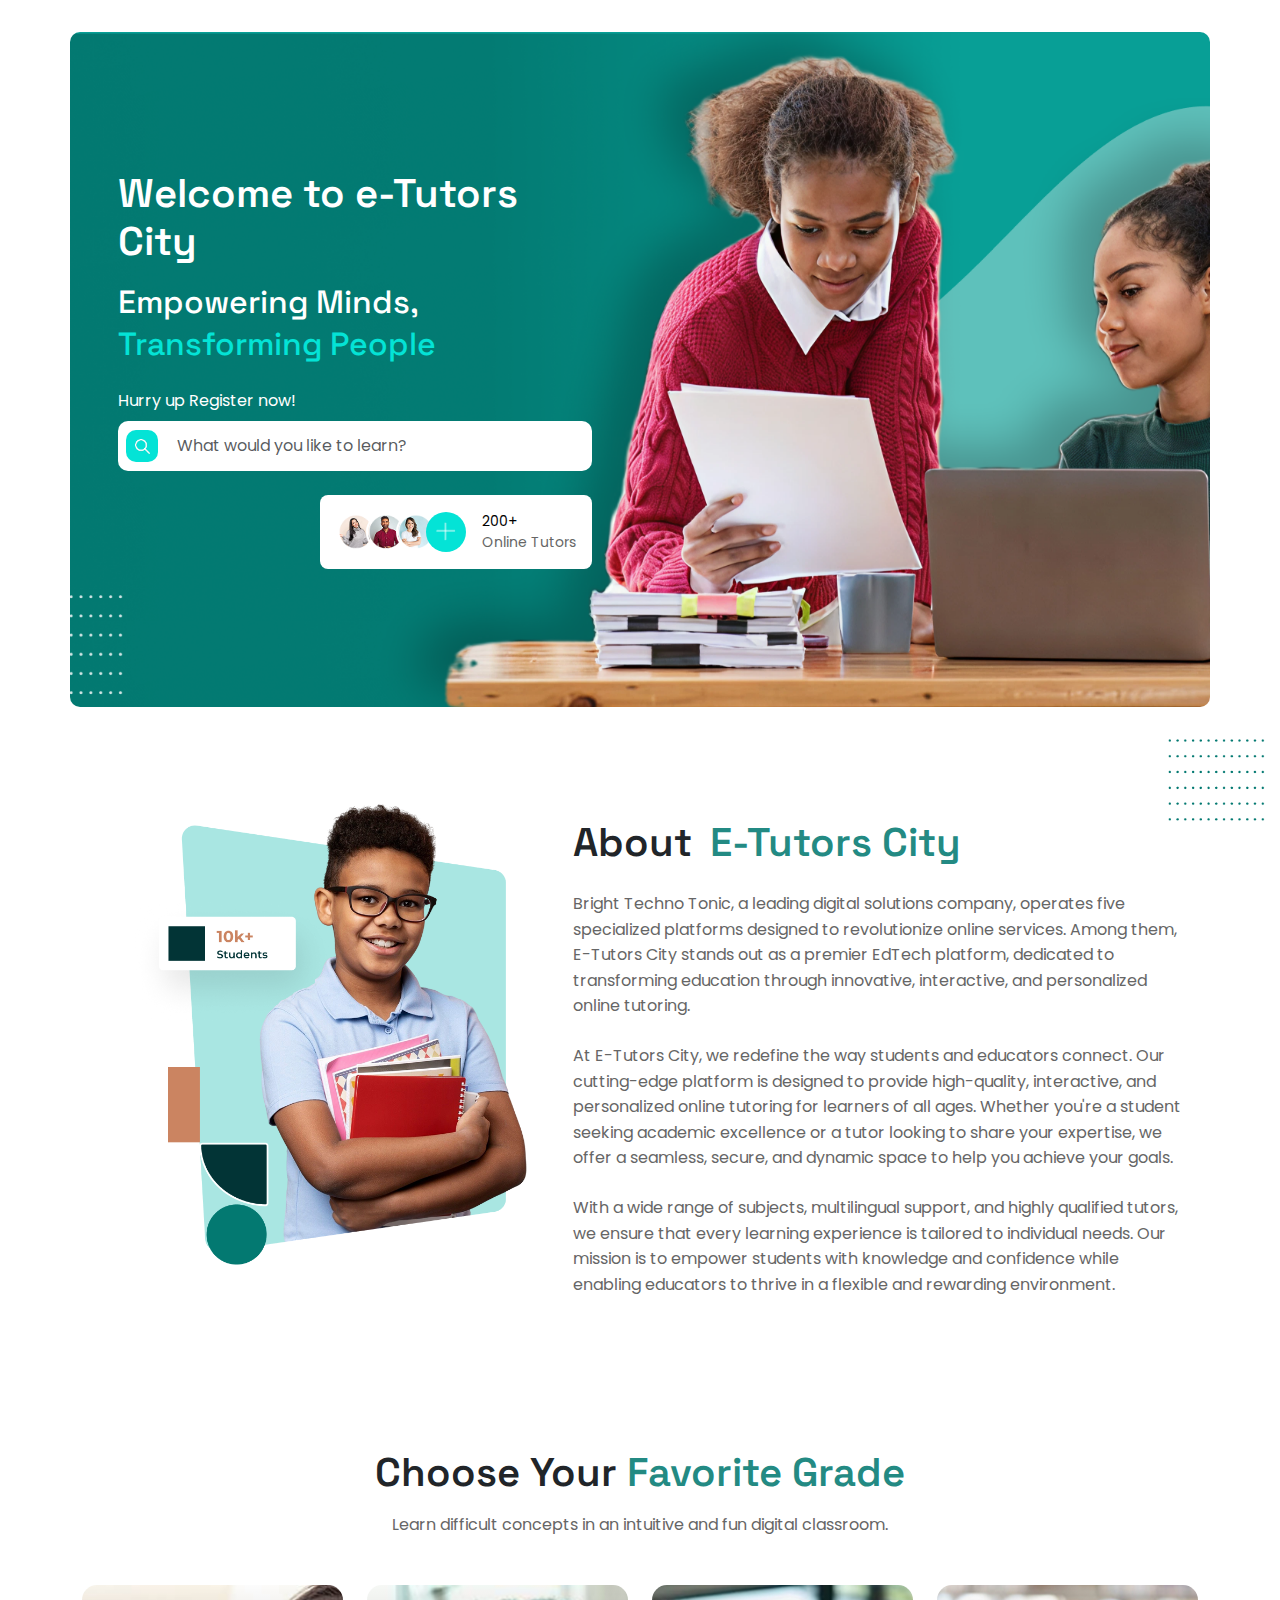
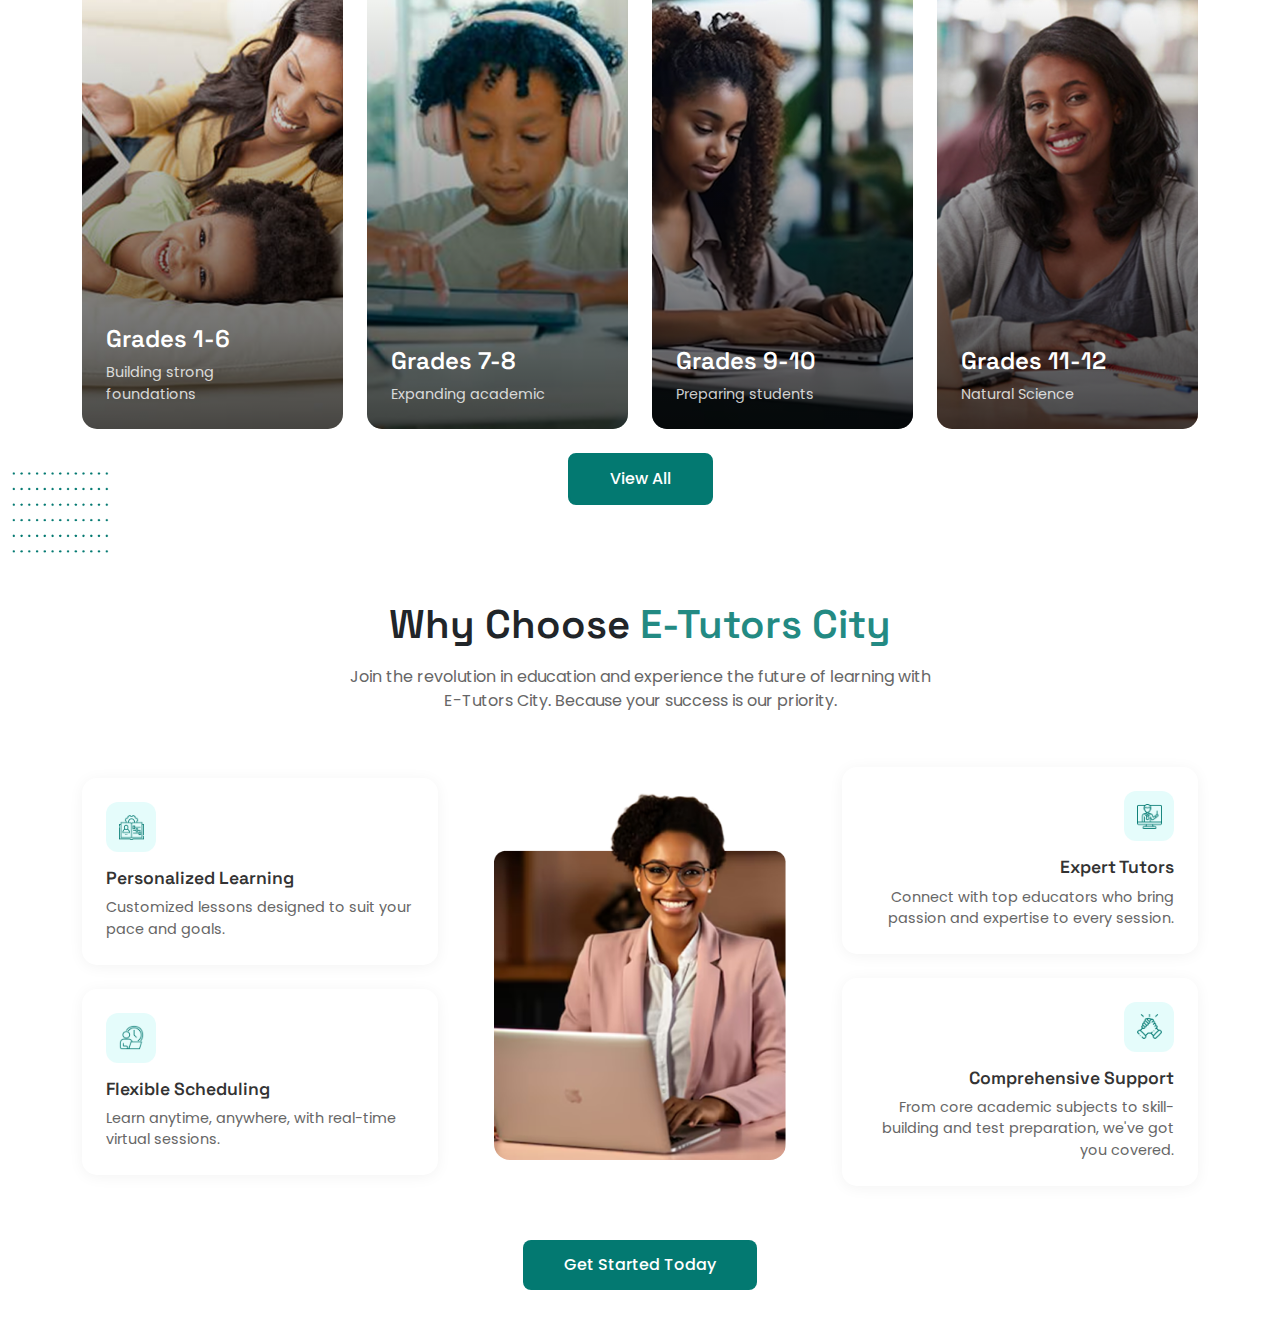
==== commit a2e41728: "Refactor tutor section layout and update styles. Adjusted column sizes in index.html for better resp" ====
--- a/index.html
+++ b/index.html
@@ -60,12 +60,12 @@
         <section class="tutor-section position-relative">
             <div class="container">
                 <div class="row">
-                    <div class="col-lg-6">
+                    <div class="col-lg-5 image-main">
                         <div class="tutor-image">
                             <img src="assets/images/e-tutor.png" alt="Tutor" class="tutor-img">
                         </div>
                     </div>
-                    <div class="col-lg-6">
+                    <div class="col-lg-7 content-main">
                         <div class="tutor-content">
                             <h2 class=" mb-4">About <span class="text-green ms-2">E-Tutors City</span></h2>
                             <p>Bright Techno Tonic, a leading digital solutions company, operates five specialized platforms designed to revolutionize online services. Among them, E-Tutors City stands out as a premier EdTech platform, dedicated to transforming education through innovative, interactive, and personalized online tutoring.</p>
--- a/assets/css/style.css
+++ b/assets/css/style.css
@@ -214,7 +214,7 @@
     position: relative;
     border-radius: 15px;
     overflow: hidden;
-    height: 300px;
+    height: 444px;
     cursor: pointer;
     transition: all 0.3s ease;
 }
@@ -275,7 +275,7 @@
 
 /* Why Choose Section Styles */
 .why-choose-section {
-    background-color: var(--bg-light);
+    /* background-color: var(--bg-light); */
 }
 
 .feature-card {
--- a/assets/css/responsive.css
+++ b/assets/css/responsive.css
@@ -13,10 +13,7 @@
         height: auto;
     }
 
-    /* Choose Tutor Section */
-    .choose-tutor-card {
-        height: 250px;
-    }
+    
     
     .section-title {
         font-size: 2rem;
@@ -68,21 +65,18 @@
         flex-direction: column;
     }
 
-    .tutor-section .col-lg-6:first-child {
+    .tutor-section .image-main:first-child {
         order: 2;
     }
 
-    .tutor-section .col-lg-6:last-child {
+    .tutor-section .content-main:last-child {
         order: 1;
     }
 }
 
 /* Medium devices (phones, less than 768px) */
 @media (max-width: 767.98px) {
-    /* Choose Tutor Section */
-    .choose-tutor-card {
-        height: 200px;
-    }
+   
     
     .card-title {
         font-size: 1.25rem;
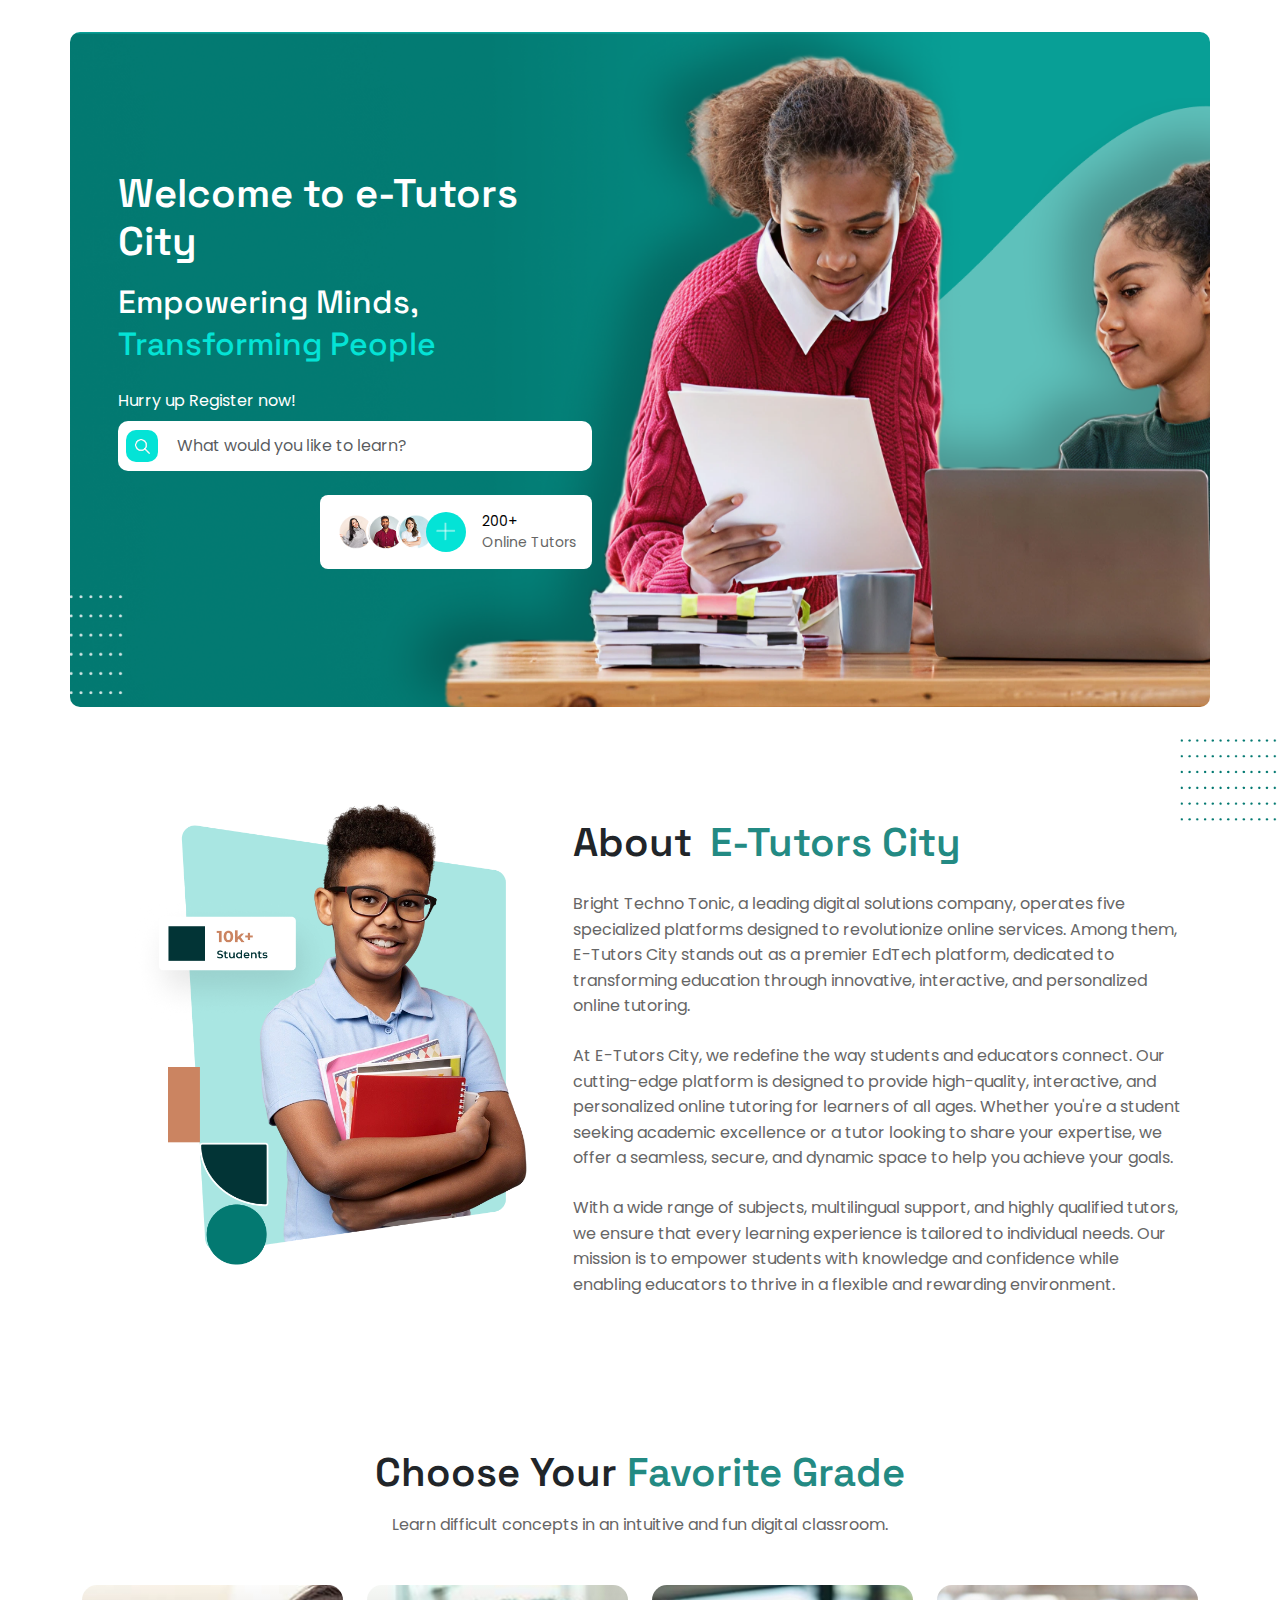
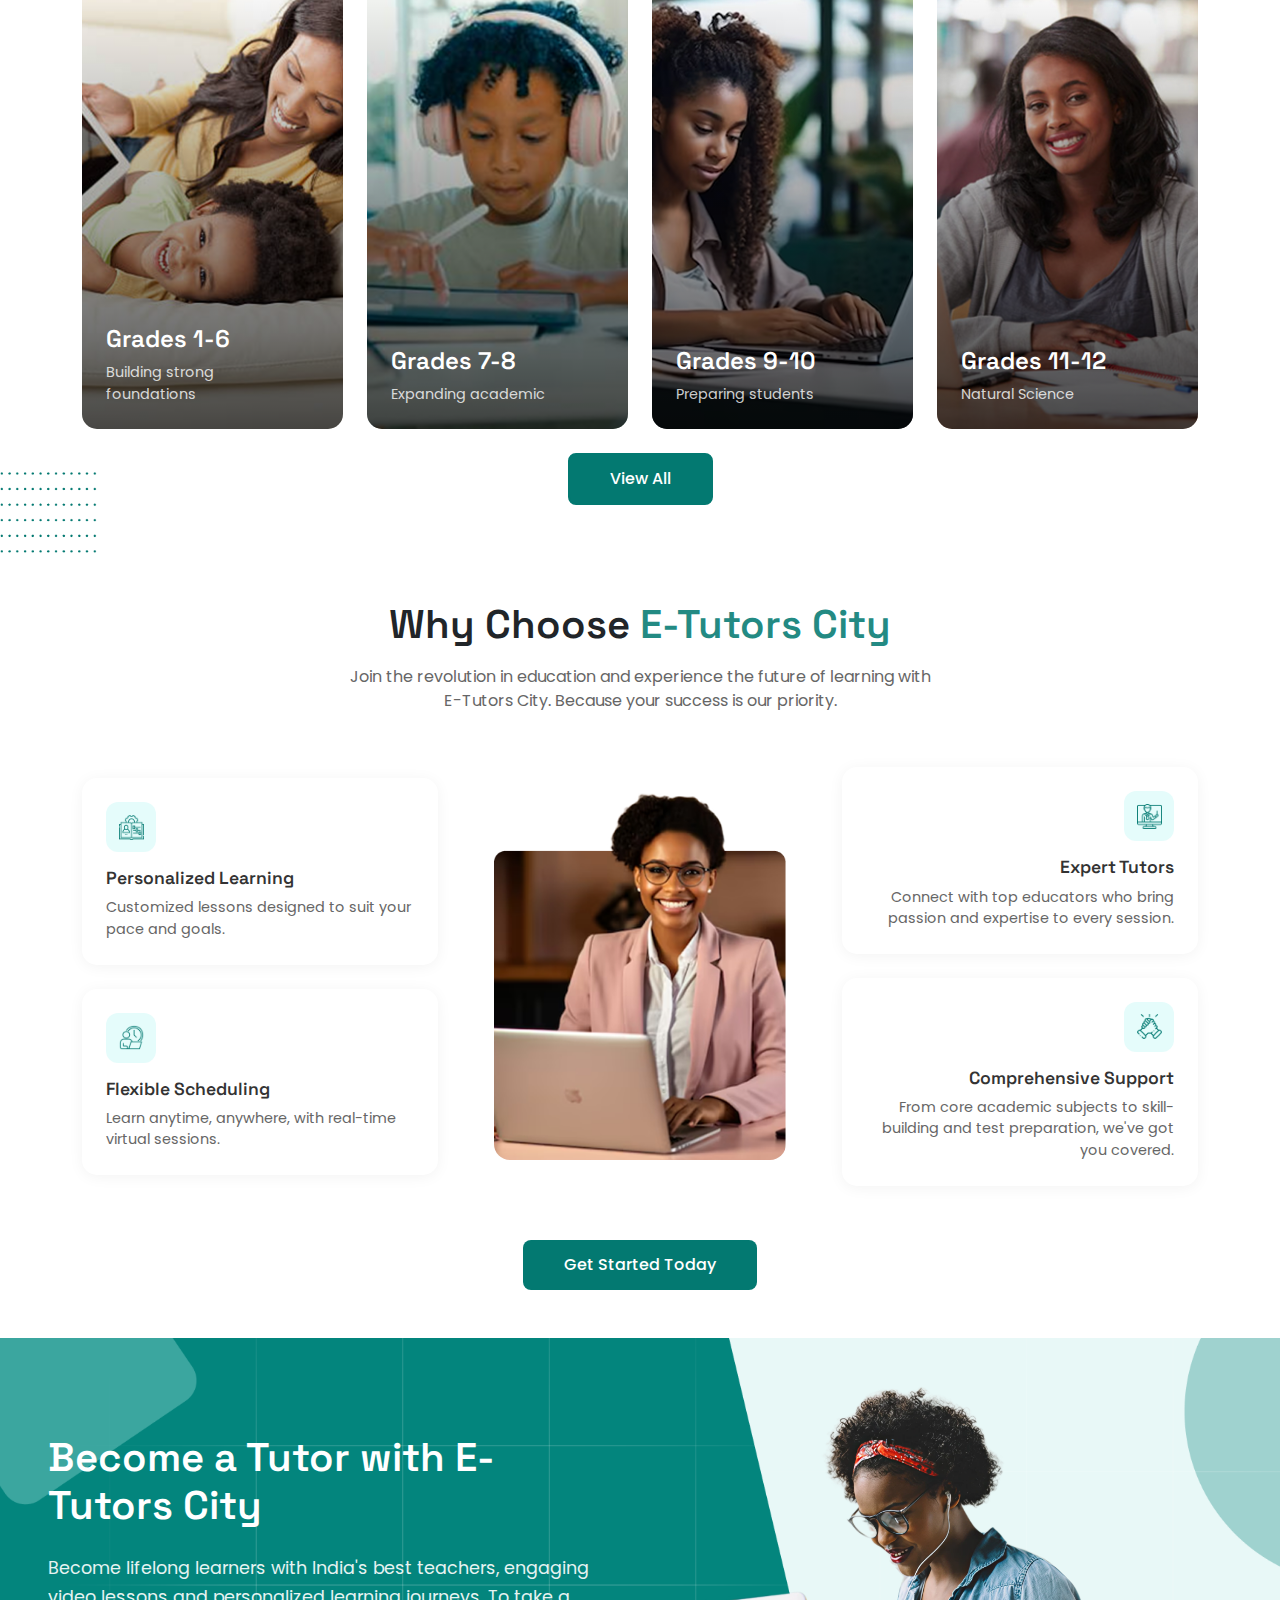
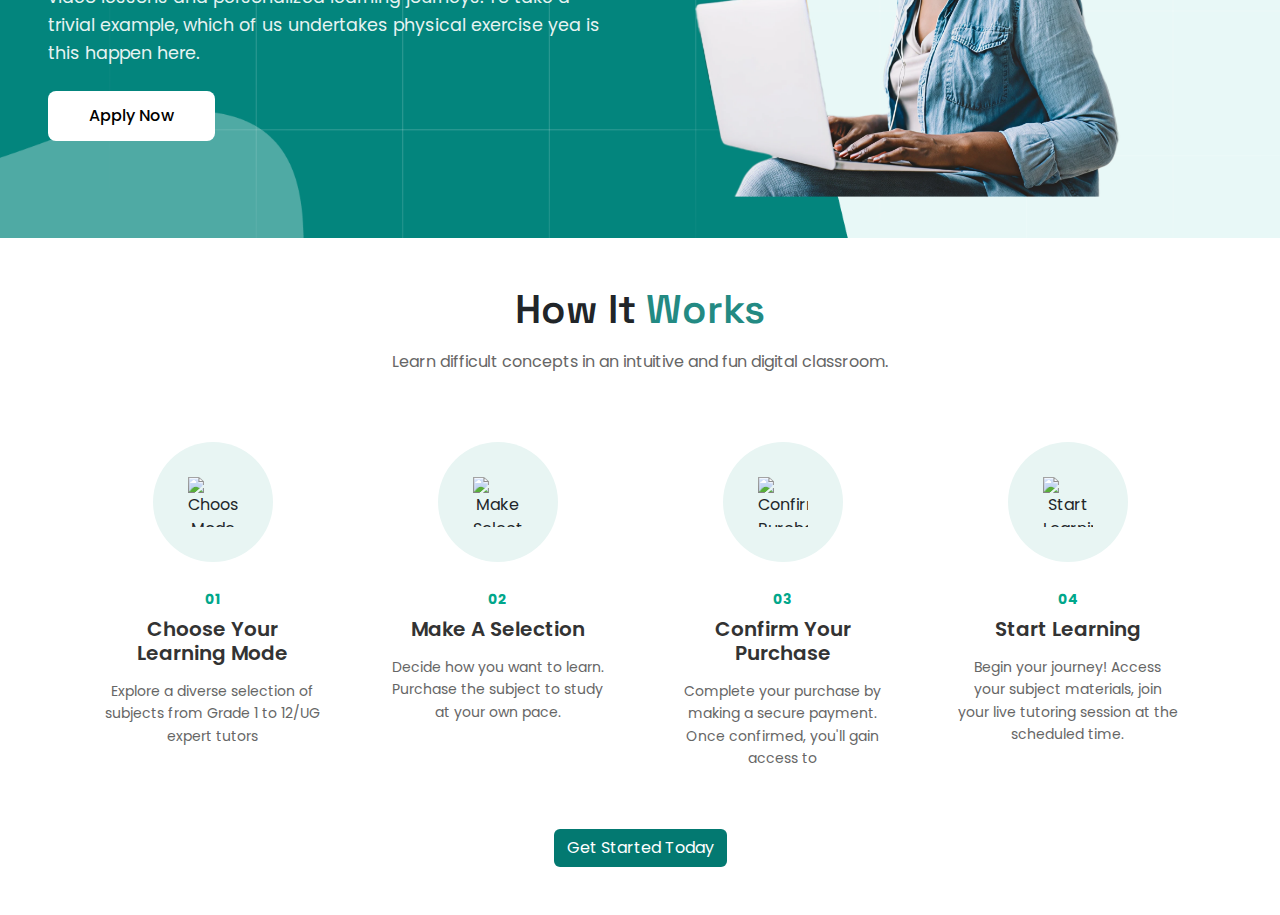
==== commit a4e6fdac: "make two section" ====
--- a/index.html
+++ b/index.html
@@ -6,11 +6,12 @@
     <!-- Bootstrap CSS -->
     <link href="https://cdn.jsdelivr.net/npm/bootstrap@5.3.3/dist/css/bootstrap.min.css" rel="stylesheet">
     <link rel="stylesheet" href="assets/css/style.css">
+    <link rel="stylesheet" href="assets/css/becometutor.css">
     <link rel="stylesheet" href="assets/css/responsive.css">
     <title>e-Tutors City</title>
 </head>
 <body>
-    <div class="container-fluid">
+    <div class="container-fluid p-0 m-0">
         <div class="container main-container p-0">
             <!-- Hero Section -->
             <section class="hero-section">
@@ -218,6 +219,85 @@
                 </div>
             </div>
         </section>
+        <!-- Become Tutor Section -->
+        <section class="become-tutor-section position-relative">
+            <div class="container p-0 m-0">
+                <div class="row align-items-center">
+                    <div class="col-lg-7">
+                        <div class="become-tutor-content">
+                            <h2 class="section-title text-white">Become a Tutor with <span class="text-white">E-Tutors City</span></h2>
+                            <p class="mb-4 text-white">Become lifelong learners with India's best teachers, engaging video lessons and personalized learning journeys. To take a trivial example, which of us undertakes physical exercise yea is this happen here.</p>
+                            <button class="btn bg-white text-black apply-btn">Apply Now</button>
+                        </div>
+                    </div>
+                    <div class="col-lg-5">
+                        <div class="become-tutor-image">
+                            <img src="assets/images/person.png" alt="Become a Tutor" class="img-fluid">
+                        </div>
+                    </div>
+                </div>
+            </div>
+           
+        </section>
+
+        <!-- How It Works Section -->
+        <section class="how-it-works-section py-5">
+            <div class="container">
+                <div class="text-center mb-5">
+                    <h2 class="section-title">How It <span class="text-green">Works</span></h2>
+                    <p class="section-subtitle">Learn difficult concepts in an intuitive and fun digital classroom.</p>
+                </div>
+                <div class="row">
+                    <div class="col-md-6 col-lg-3">
+                        <div class="work-step text-center">
+                            <div class="step-icon">
+                                <img src="assets/images/choose-mode.png" alt="Choose Mode">
+                            </div>
+                            <div class="step-number">01</div>
+                            <h3>Choose Your Learning Mode</h3>
+                            <p>Explore a diverse selection of subjects from Grade 1 to 12/UG expert tutors</p>
+                        </div>
+                    </div>
+                    <div class="col-md-6 col-lg-3">
+                        <div class="work-step text-center">
+                            <div class="step-icon">
+                                <img src="assets/images/selection.png" alt="Make Selection">
+                                
+                            </div>
+                            <span class="step-number">02</span>
+                            <h3>Make A Selection</h3>
+                            <p>Decide how you want to learn. Purchase the subject to study at your own pace.</p>
+                        </div>
+                    </div>
+                    <div class="col-md-6 col-lg-3">
+                        <div class="work-step text-center">
+                            <div class="step-icon">
+                                <img src="assets/images/purchase.png" alt="Confirm Purchase">
+                                
+                            </div>
+                            <span class="step-number">03</span>
+                            <h3>Confirm Your Purchase</h3>
+                            <p>Complete your purchase by making a secure payment. Once confirmed, you'll gain access to</p>
+                        </div>
+                    </div>
+                    <div class="col-md-6 col-lg-3">
+                        <div class="work-step text-center">
+                            <div class="step-icon">
+                                <img src="assets/images/learning.png" alt="Start Learning">
+                                
+                            </div>
+                            <span class="step-number text-center">04</span>
+                            <h3>Start Learning</h3>
+                            <p>Begin your journey! Access your subject materials, join your live tutoring session at the scheduled time.</p>
+                        </div>
+                    </div>
+                </div>
+                <div class="text-center mt-4">
+                    <button class="btn bg-green text-white">Get Started Today</button>
+                </div>
+            </div>
+        </section>
+        
     </div>
     
     <!-- Bootstrap JavaScript Bundle with Popper -->
--- a/assets/css/style.css
+++ b/assets/css/style.css
@@ -1,6 +1,14 @@
 /* Google Fonts Import */
 @import url('https://fonts.googleapis.com/css2?family=Poppins:wght@300;400;500;600;700&display=swap');
 @import url('https://fonts.googleapis.com/css2?family=Space+Grotesk:wght@300;400;500;600;700&display=swap');
+
+/* Import section-specific styles */
+@import 'hero.css';
+@import 'tutor-section.css';
+@import 'choose-tutor.css';
+@import 'why-choose.css';
+@import 'become-tutor.css';
+@import 'how-it-works.css';
 
 :root {
     /* Primary Colors */
@@ -29,7 +37,7 @@
     --font-body: 'Poppins', sans-serif;
 }
 
-/* Apply fonts to elements */
+/* Common styles */
 body {
     font-family: var(--font-body);
 }
@@ -45,8 +53,31 @@
 .text-green {
     color: var(--primary-green);
 }
-.bg-green{
+
+.bg-green {
     background-color: var(--primary-dark-green);
+}
+
+.section-title {
+    font-family: var(--font-heading);
+    font-size: 2.5rem;
+    font-weight: 600;
+    margin-bottom: 1rem;
+}
+
+.section-subtitle {
+    font-family: var(--font-body);
+    color: var(--text-gray);
+    max-width: 600px;
+    margin: 0 auto;
+}
+
+.min-vh-75 {
+    min-height: 75vh;
+}
+
+.text-info {
+    color: var(--primary-turquoise) !important;
 }
 
 .font-size-20 {
@@ -70,7 +101,6 @@
     margin: 0 auto;
 }
 
-
 .hero-content {
     color: var(--text-dark);
 }
@@ -113,14 +143,6 @@
     width: 15px;
     height: 15px;
 }
-
-
-.min-vh-75 {
-    min-height: 75vh;
-}
-.text-info{
-    color: var(--primary-turquoise) !important;
-}   
 
 .available-tutors {
     max-width: 280px;
@@ -158,23 +180,7 @@
 .plus-icon {
     width: 20px;
 }
-.tutor-section {
-    padding: 4rem 0;
-}
-
-.tutor-image {
-    width: 100%;
-    height: 100%;
-    overflow: hidden;
-    border-radius: 10px;
-    margin-bottom: 2rem;
-}
-.tutor-img {
-    width: 100%;
-    height: auto;
-    object-fit: cover;
-    border-radius: 10px;
-}
+
 .choose-tutor-img {
     width: 100%;
     height: 100%;
@@ -195,190 +201,6 @@
     align-items: flex-end;
 }
 
-/* Choose Tutor Section Styles */
-.section-title {
-    font-family: var(--font-heading);
-    font-size: 2.5rem;
-    font-weight: 600;
-    margin-bottom: 1rem;
-}
-
-.section-subtitle {
-    font-family: var(--font-body);
-    color: var(--text-gray);
-    max-width: 600px;
-    margin: 0 auto;
-}
-
-.choose-tutor-card {
-    position: relative;
-    border-radius: 15px;
-    overflow: hidden;
-    height: 444px;
-    cursor: pointer;
-    transition: all 0.3s ease;
-}
-
-.choose-tutor-card:hover {
-    transform: translateY(-5px);
-    box-shadow: 0 5px 15px rgba(0, 0, 0, 0.1);
-}
-
-.choose-tutor-img {
-    width: 100%;
-    height: 100%;
-    object-fit: cover;
-}
-
-.card-overlay {
-    position: absolute;
-    bottom: 0;
-    left: 0;
-    right: 0;
-    height: 100%;
-    background: var(--overlay-gradient);
-}
-
-.choose-tutor-content {
-    position: absolute;
-    bottom: 0;
-    left: 0;
-    right: 0;
-    z-index: 1;
-}
-
-.card-title {
-    font-family: var(--font-heading);
-    color: #fff;
-    font-size: 1.5rem;
-    font-weight: 600;
-    margin-bottom: 0.5rem;
-}
-
-.card-text {
-    color: var(--overlay-text);
-    margin-bottom: 0;
-    font-size: 0.9rem;
-}
-
-.view-all-btn {
-    padding: 0.75rem 2.5rem;
-    border: 2px solid var(--primary-dark-green);
-     border-radius: 8px;
-    font-weight: 500;
-    transition: all 0.3s ease;
-}
-.view-all-btn:hover {
-    background-color: var(--primary-dark-green);
-    color: var(--bg-white);
-}
-
-/* Why Choose Section Styles */
-.why-choose-section {
-    /* background-color: var(--bg-light); */
-}
-
-.feature-card {
-    display: flex;
-    align-items: start;
-    flex-direction: column;
-    gap: 1rem;
-    padding: 1.5rem;
-    background: var(--bg-white);
-    border-radius: 15px;
-    box-shadow: 0 2px 15px var(--shadow-light);
-    transition: transform 0.3s ease;
-    height: 100%;
-}
-
-.feature-card:hover {
-    transform: translateY(-5px);
-}
-
-.feature-icon {
-    width: 50px;
-    height: 50px;
-    min-width: 50px;
-    display: flex;
-    align-items: center;
-    justify-content: center;
-    background-color: var(--feature-icon-bg);
-    border-radius: 12px;
-}
-
-.feature-icon img {
-    width: 25px;
-    height: 25px;
-    object-fit: contain;
-}
-
-.feature-content h3 {
-    font-family: var(--font-heading);
-    font-size: 1.1rem;
-    font-weight: 600;
-    margin-bottom: 0.5rem;
-    color: var(--text-dark);
-}
-
-.feature-content p {
-    font-size: 0.9rem;
-    color: var(--text-gray);
-    margin-bottom: 0;
-}
-
-.center-image {
-    padding: 2rem;
-    text-align: center;
-}
-
-.center-image img {
-    max-width: 100%;
-    height: auto;
-}
-
-.get-started-btn {
-    padding: 0.75rem 2.5rem;
-    font-weight: 500;
-    border-radius: 8px;
-}
-
-/* Tutor Section Styles */
-.tutor-section {
-    padding: 4rem 0;
-}
-
-.tutor-image {
-    width: 100%;
-    height: 100%;
-    overflow: hidden;
-    border-radius: 10px;
-    margin-bottom: 2rem;
-}
-
-.tutor-img {
-    width: 100%;
-    height: auto;
-    object-fit: cover;
-    border-radius: 10px;
-}
-
-.tutor-content {
-    padding: 1rem;
-}
-
-.tutor-content h2 {
-    font-family: var(--font-heading);
-    font-size: 2.5rem;
-    font-weight: 600;
-    margin-bottom: 1.5rem;
-}
-
-.tutor-content p {
-    color: var(--text-gray);
-    margin-bottom: 1.5rem;
-    line-height: 1.6;
-}
-
 /* Add styles for the arrow icon */
 .arrow-icon {
     opacity: 0;
--- a/assets/css/responsive.css
+++ b/assets/css/responsive.css
@@ -72,6 +72,21 @@
     .tutor-section .content-main:last-child {
         order: 1;
     }
+
+    /* Become Tutor Section */
+    .become-tutor-section .row {
+        flex-direction: column;
+    }
+
+    .become-tutor-section .col-lg-7 {
+        order: 2;
+        width: 100%;
+    }
+
+    .become-tutor-section .col-lg-5 {
+        order: 1;
+        width: 100%;
+    }
 }
 
 /* Medium devices (phones, less than 768px) */
@@ -138,6 +153,23 @@
     .tutor-image {
         margin-top: 2rem;
         margin-bottom: 0;
+    }
+
+    .become-tutor-section {
+        background-position: center right;
+        height: auto;
+    }
+
+    .become-tutor-image {
+        margin-bottom: 1.5rem;
+    }
+
+    .become-tutor-image img {
+        max-width: 90%;
+    }
+
+    .container.p-0.m-0 {
+        padding: 0 15px !important;
     }
 }
 
@@ -183,4 +215,13 @@
     .tutor-content p {
         font-size: 0.9rem;
     }
-}
+
+    .become-tutor-section {
+        background-position: center right 35%;
+        padding: 2rem 0;
+    }
+
+    .become-tutor-image img {
+        max-width: 100%;
+    }
+}
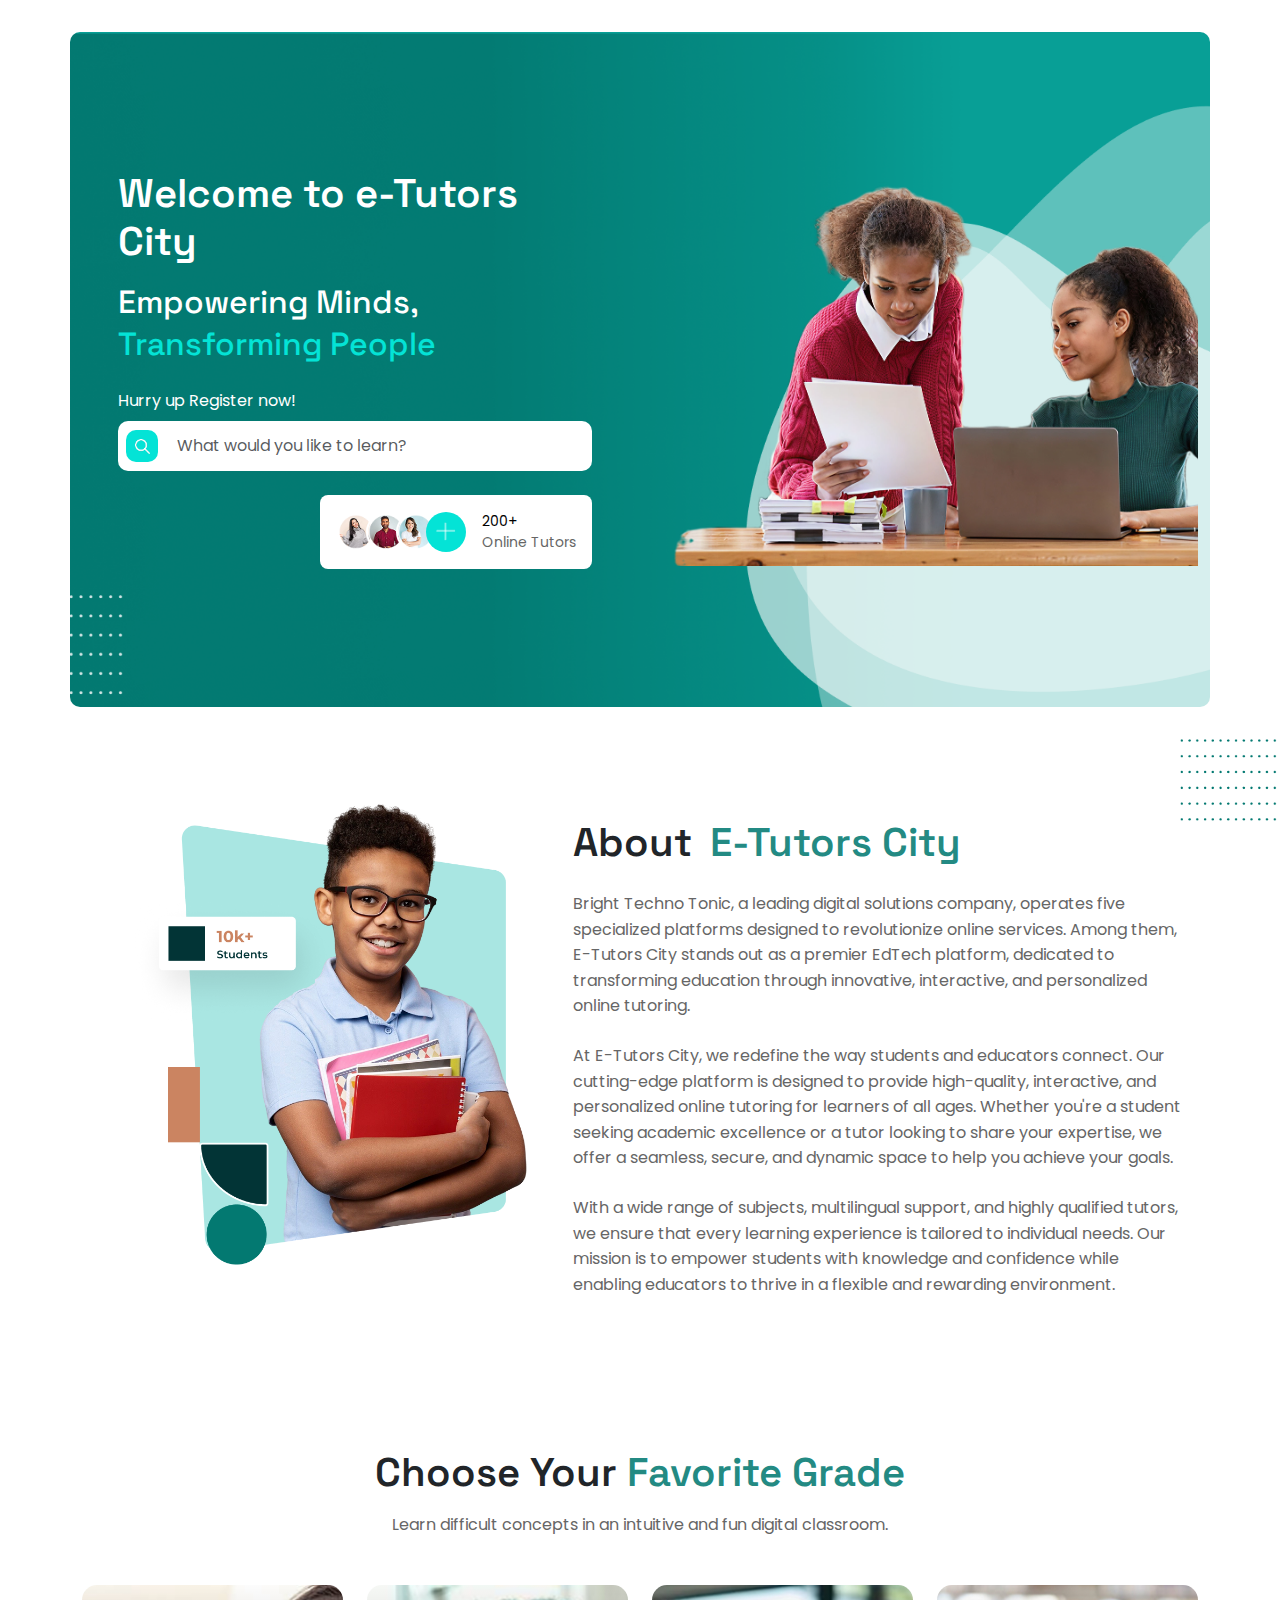
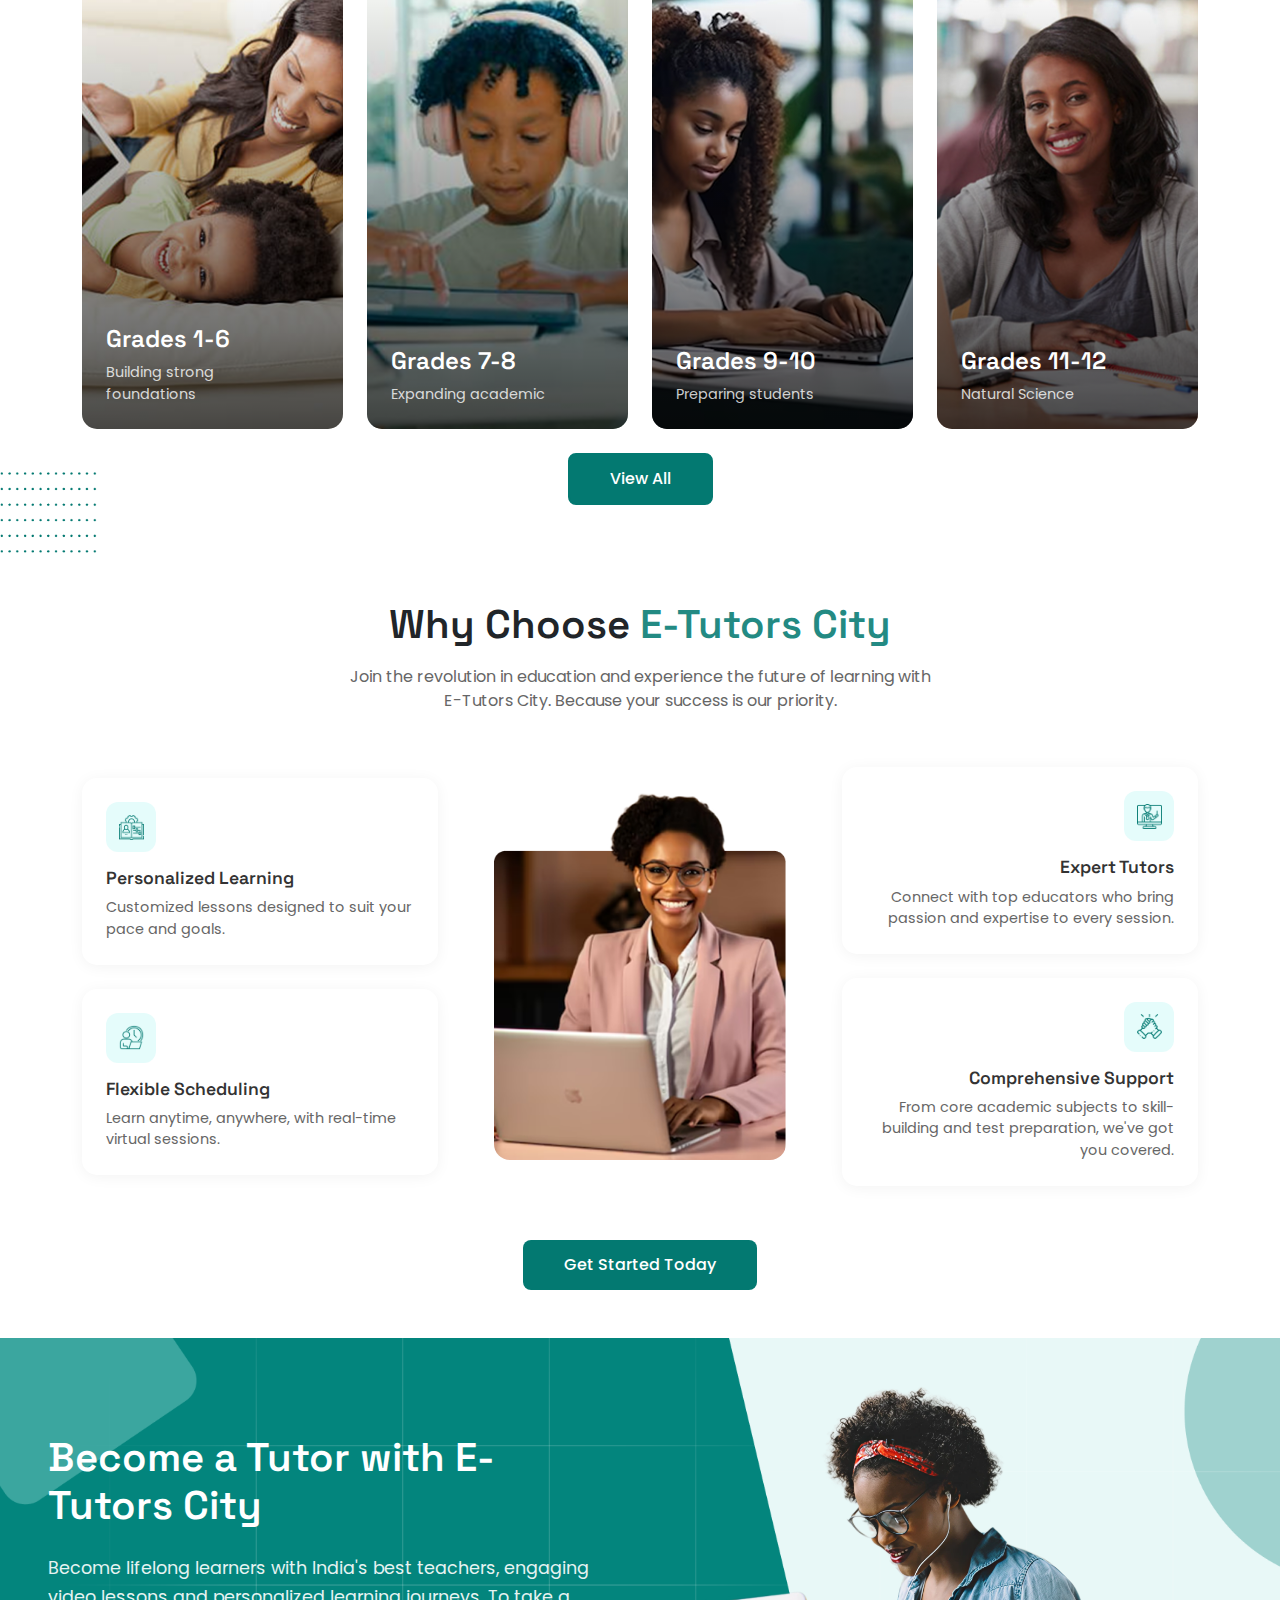
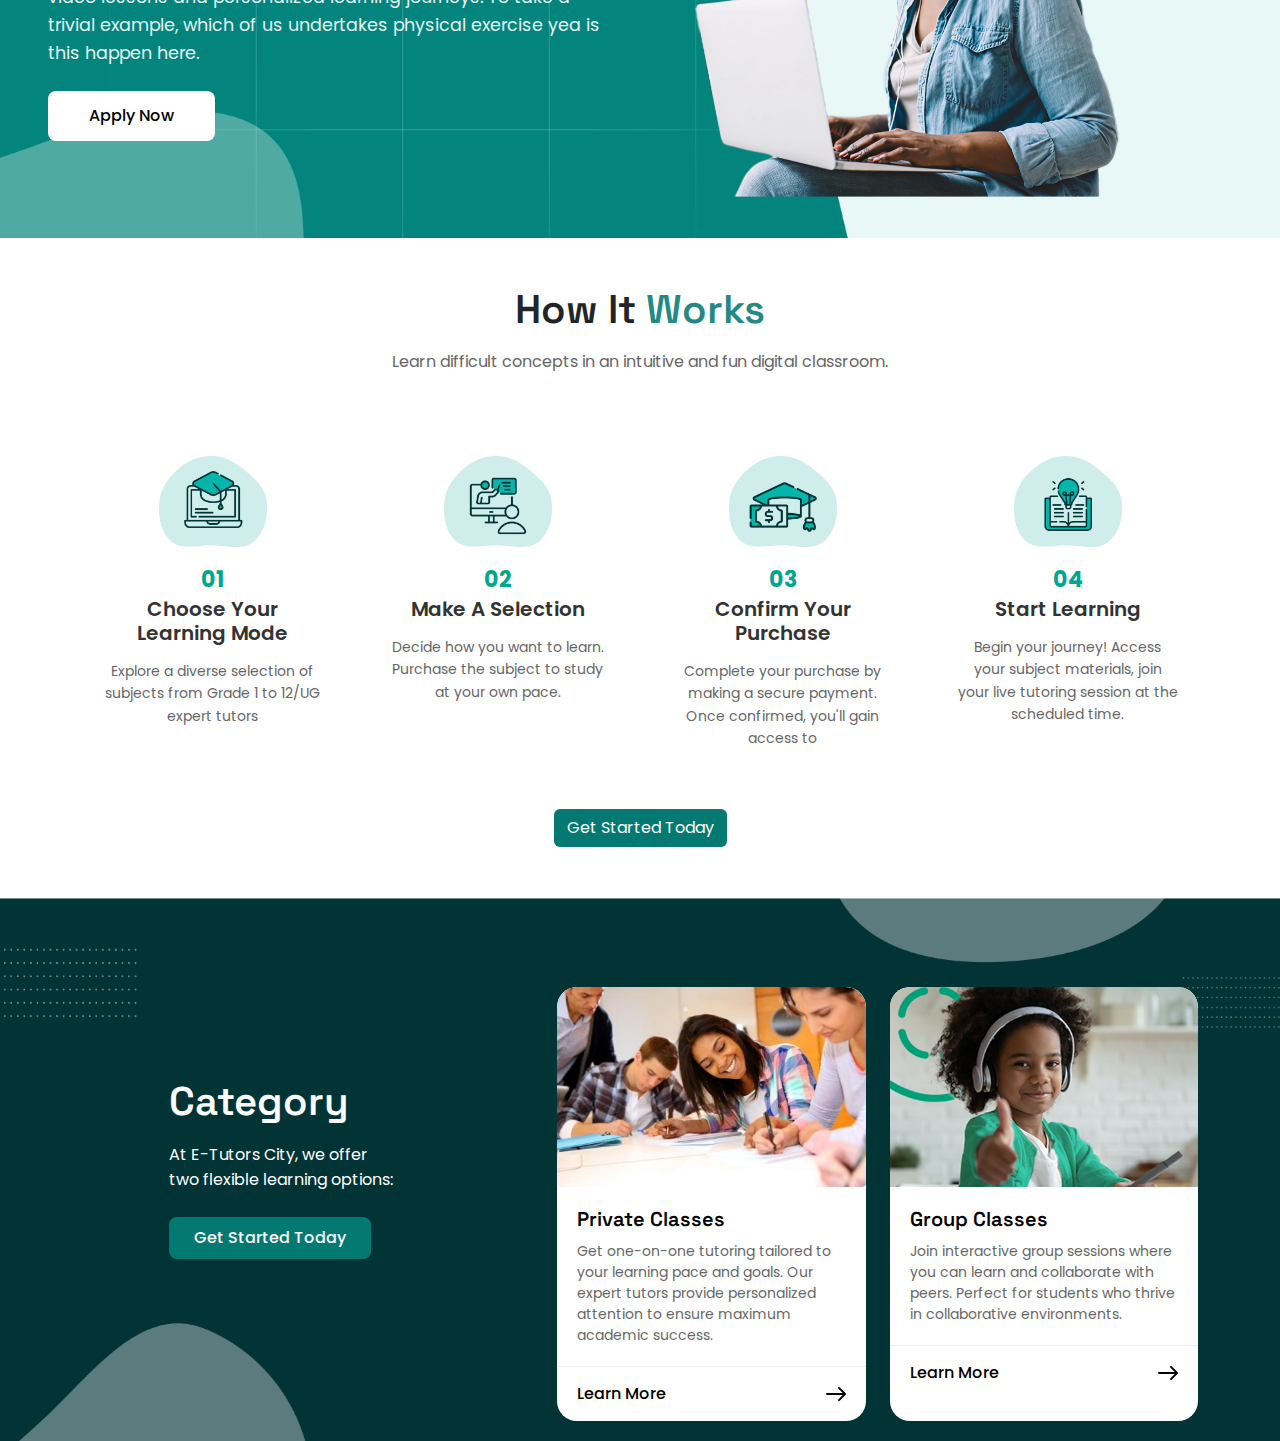
==== commit 367bb68d: "make section" ====
--- a/index.html
+++ b/index.html
@@ -52,6 +52,7 @@
                             </div>
                         </div>
                         <div class="col-lg-6">
+                            <img src="assets/images/main-person.png" alt="Hero Image" class="img-fluid">
                         </div>
                     </div>
                 </div>
@@ -251,7 +252,7 @@
                     <div class="col-md-6 col-lg-3">
                         <div class="work-step text-center">
                             <div class="step-icon">
-                                <img src="assets/images/choose-mode.png" alt="Choose Mode">
+                                <img src="assets/images/step1.png" alt="Choose Mode">
                             </div>
                             <div class="step-number">01</div>
                             <h3>Choose Your Learning Mode</h3>
@@ -261,7 +262,7 @@
                     <div class="col-md-6 col-lg-3">
                         <div class="work-step text-center">
                             <div class="step-icon">
-                                <img src="assets/images/selection.png" alt="Make Selection">
+                                <img src="assets/images/step2.png" alt="Make Selection">
                                 
                             </div>
                             <span class="step-number">02</span>
@@ -272,7 +273,7 @@
                     <div class="col-md-6 col-lg-3">
                         <div class="work-step text-center">
                             <div class="step-icon">
-                                <img src="assets/images/purchase.png" alt="Confirm Purchase">
+                                <img src="assets/images/step3.png" alt="Confirm Purchase">
                                 
                             </div>
                             <span class="step-number">03</span>
@@ -283,7 +284,7 @@
                     <div class="col-md-6 col-lg-3">
                         <div class="work-step text-center">
                             <div class="step-icon">
-                                <img src="assets/images/learning.png" alt="Start Learning">
+                                <img src="assets/images/step4.png" alt="Start Learning">
                                 
                             </div>
                             <span class="step-number text-center">04</span>
@@ -294,6 +295,49 @@
                 </div>
                 <div class="text-center mt-4">
                     <button class="btn bg-green text-white">Get Started Today</button>
+                </div>
+            </div>
+        </section>
+        <!-- category section -->
+        <section class="category-section position-relative">
+            <img src="assets/images/whitedot.png" alt="dots" class="dots-left">
+            <img src="assets/images/whitedot.png" alt="dots" class="dots-right">
+            <div class="container">
+                <div class="row align-items-center">
+                    <div class="col-lg-5">
+                        <div class="category-content">
+                            <h2 class="section-title text-white"><span class="text-white">Category</span></h2>
+                            <p class="text-white mb-4">At E-Tutors City, we offer two
+                                flexible learning options:</p>
+                            <button class="btn bg-green text-white px-4 py-2">Get Started Today</button>
+                        </div>
+                    </div>
+                    <div class="col-lg-7">
+                        <div class="row mt-5 g-4">
+                            <div class="col-lg-6">
+                                <div class="category-card">
+                                    <img src="assets/images/catcard.png" alt="Private Classes" class="card-img">
+                                    <h3>Private Classes</h3>
+                                    <p>Get one-on-one tutoring tailored to your learning pace and goals. Our expert tutors provide personalized attention to ensure maximum academic success.</p>
+                                    <a href="#" class="learn-more">
+                                        Learn More
+                                        <img src="assets/images/arrowblack.svg" alt="arrow" class="arrow-icon2">
+                                    </a>
+                                </div>
+                            </div>
+                            <div class="col-lg-6">
+                                <div class="category-card">
+                                    <img src="assets/images/catcard2.png" alt="Group Classes" class="card-img">
+                                    <h3>Group Classes</h3>
+                                    <p>Join interactive group sessions where you can learn and collaborate with peers. Perfect for students who thrive in collaborative environments.</p>
+                                    <a href="#" class="learn-more">
+                                        Learn More
+                                        <img src="assets/images/arrowblack.svg" alt="arrow" class="arrow-icon2">
+                                    </a>
+                                </div>
+                            </div>
+                        </div>
+                    </div>
                 </div>
             </div>
         </section>
--- a/assets/css/style.css
+++ b/assets/css/style.css
@@ -9,6 +9,7 @@
 @import 'why-choose.css';
 @import 'become-tutor.css';
 @import 'how-it-works.css';
+@import 'category.css';
 
 :root {
     /* Primary Colors */
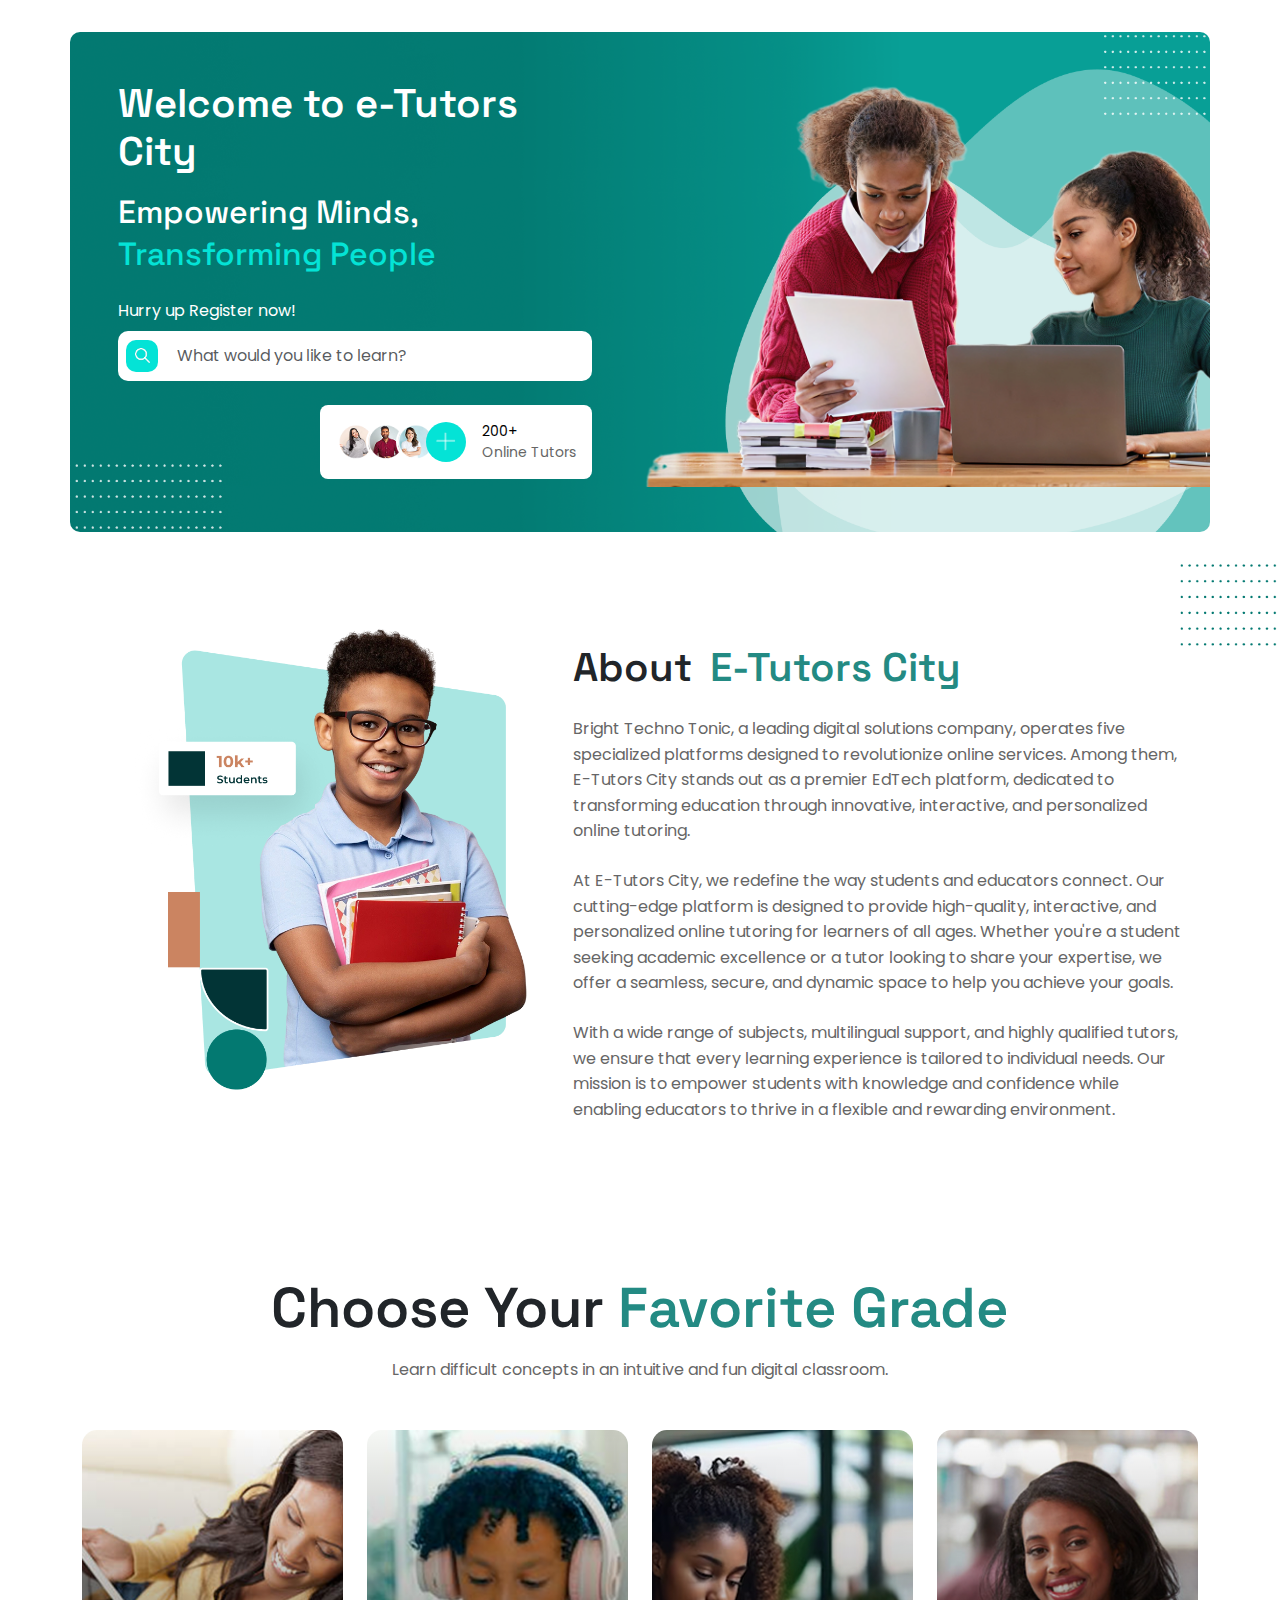
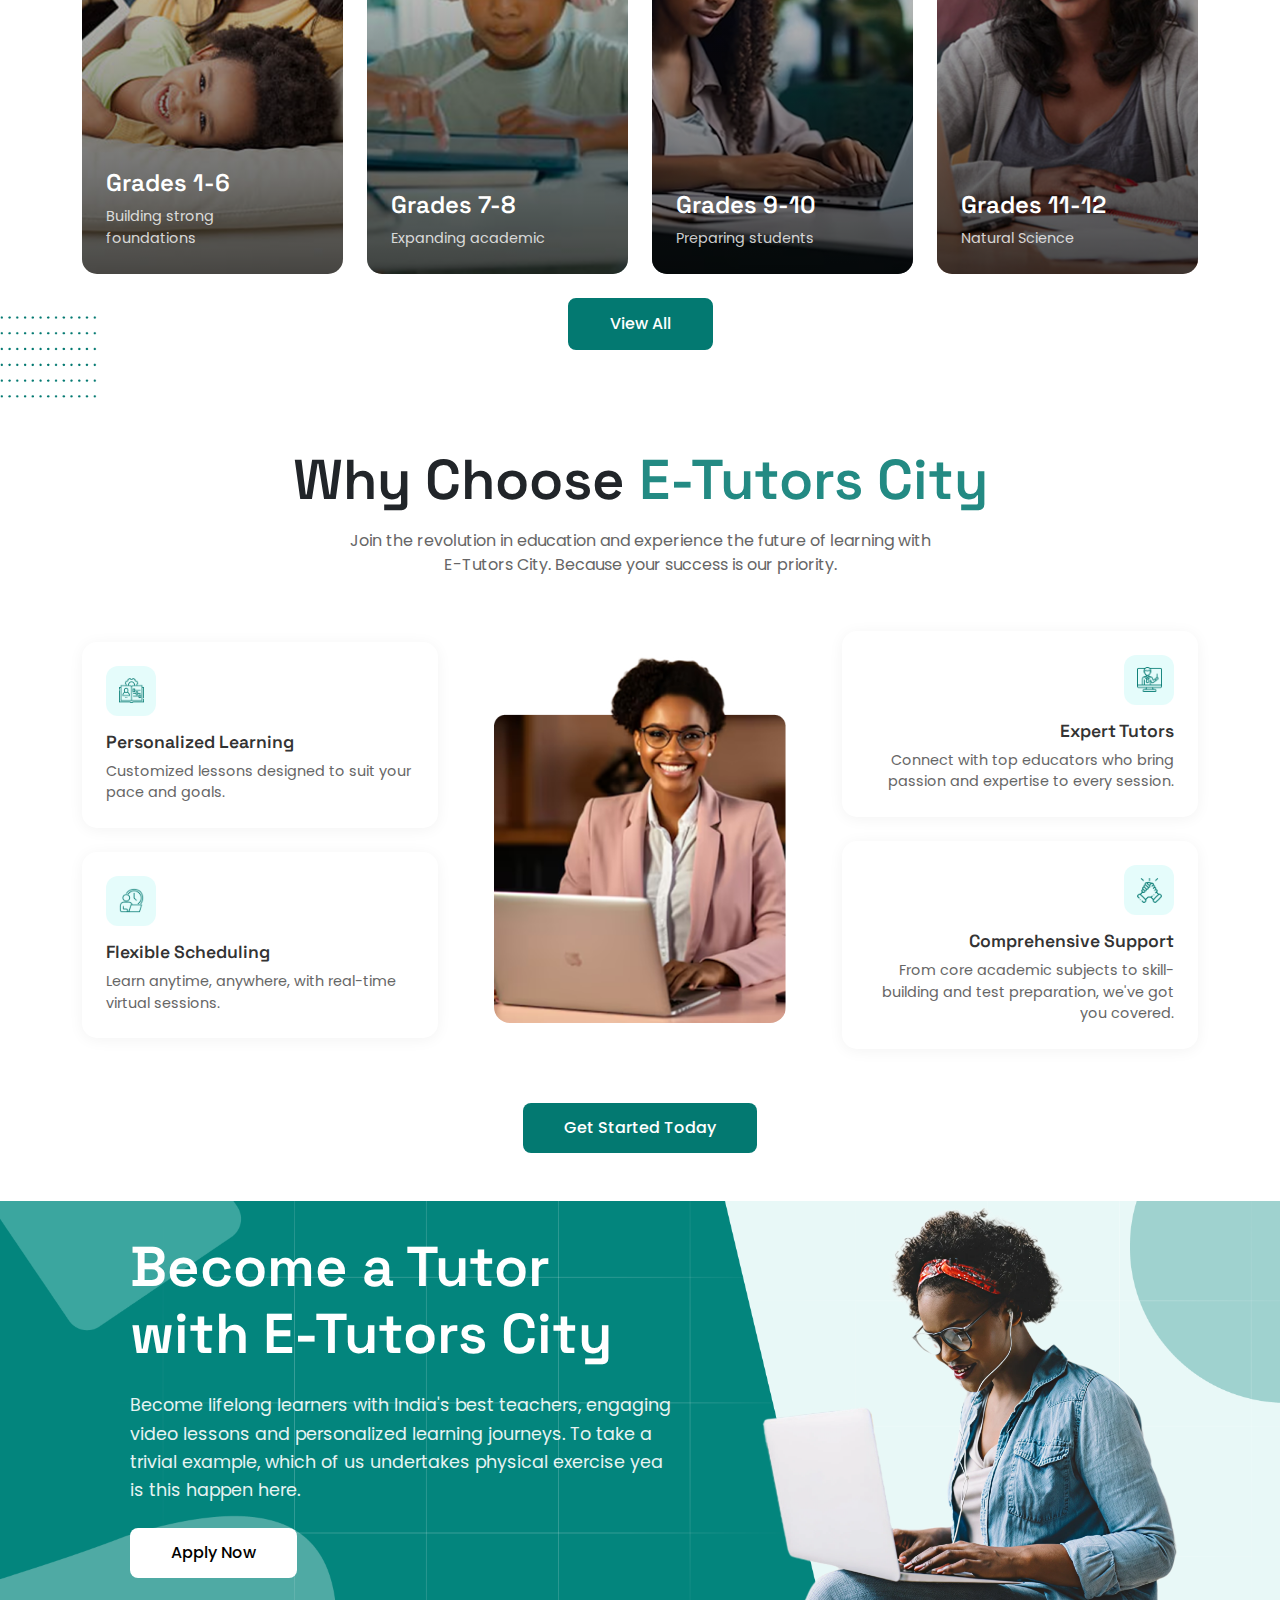
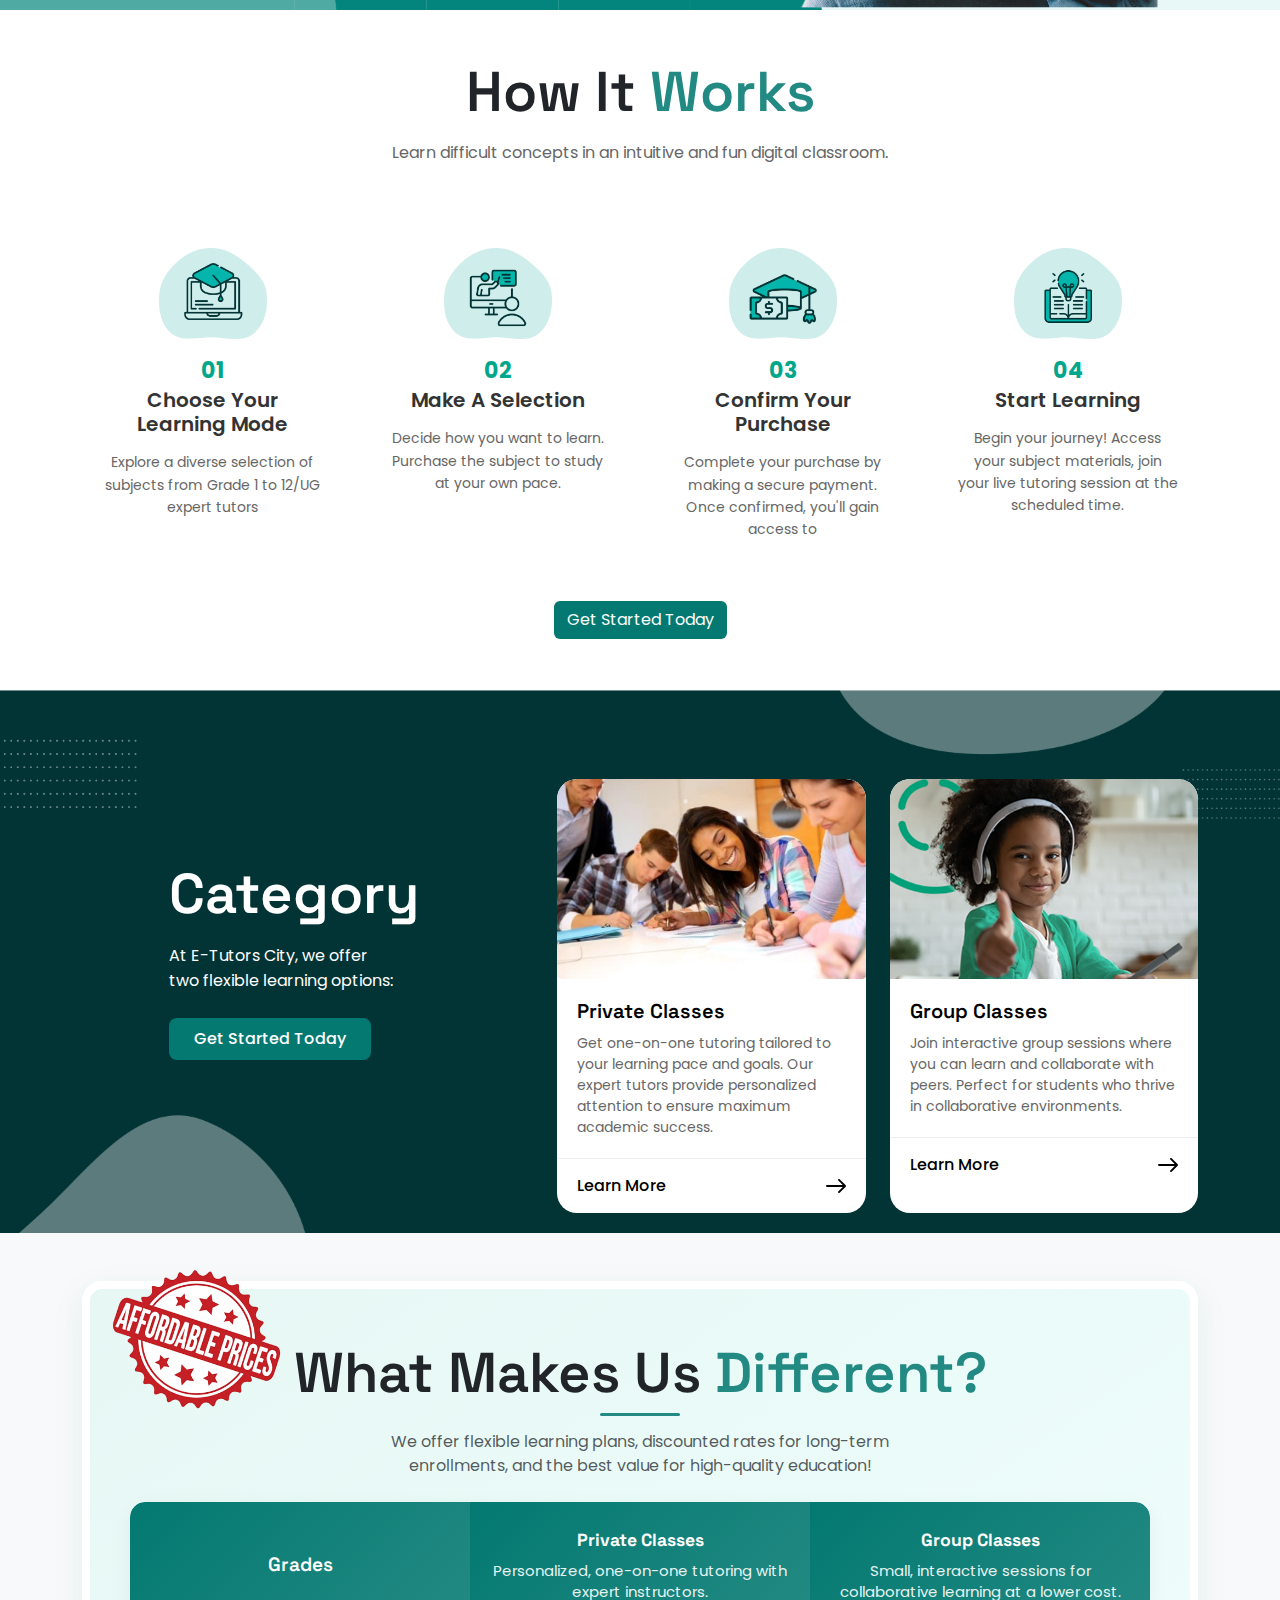
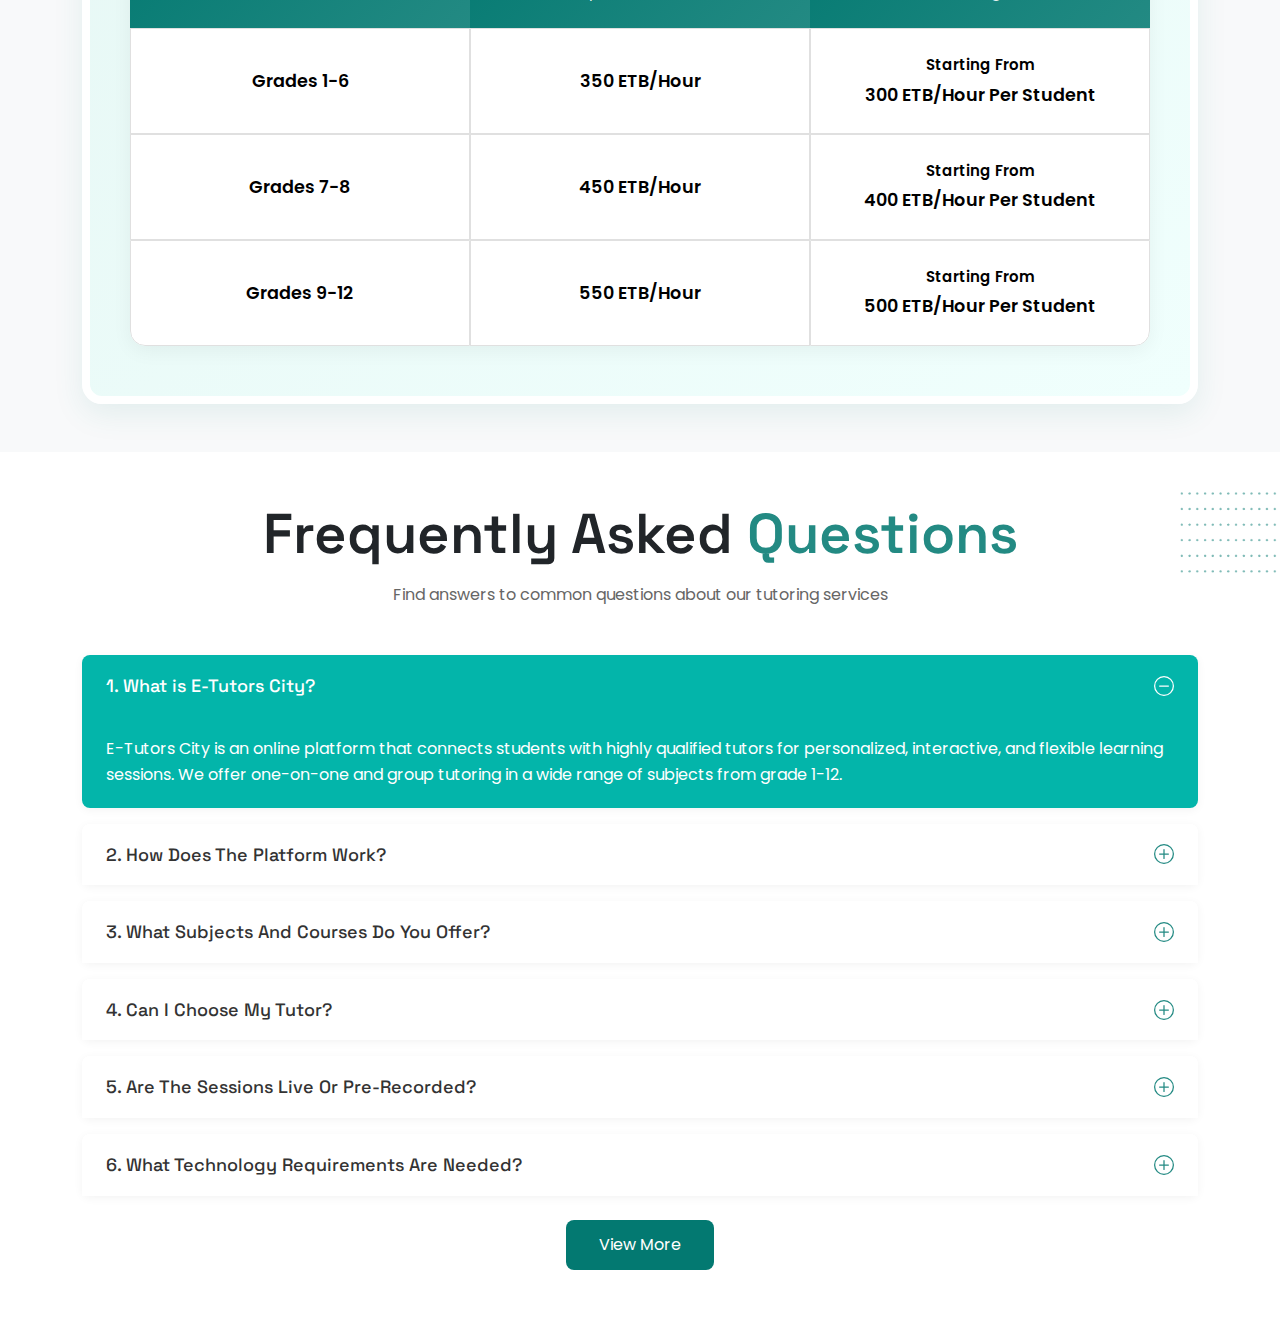
==== commit 7e9ed583: "indexpage complete" ====
--- a/index.html
+++ b/index.html
@@ -14,9 +14,9 @@
     <div class="container-fluid p-0 m-0">
         <div class="container main-container p-0">
             <!-- Hero Section -->
-            <section class="hero-section">
-                <div class="container bg-main">
-                    <div class="row align-items-center min-vh-75">
+            <section class="hero-section bg-main">
+                <div class="container ">
+                    <div class="row align-items-center">
                         <div class="col-lg-6 hero-content p-3 p-md-5">
                             <h1 class="mb-3 text-white">
                                 Welcome to e-Tutors City
@@ -51,7 +51,7 @@
                                 </div>
                             </div>
                         </div>
-                        <div class="col-lg-6">
+                        <div class="col-lg-6 px-0">
                             <img src="assets/images/main-person.png" alt="Hero Image" class="img-fluid">
                         </div>
                     </div>
@@ -221,9 +221,9 @@
             </div>
         </section>
         <!-- Become Tutor Section -->
-        <section class="become-tutor-section position-relative">
-            <div class="container p-0 m-0">
-                <div class="row align-items-center">
+        <section class="become-tutor-section flex-column  position-relative">
+            <div class="container pt-5 pt-md-0 ">
+                <div class="row align-items-center ">
                     <div class="col-lg-7">
                         <div class="become-tutor-content">
                             <h2 class="section-title text-white">Become a Tutor with <span class="text-white">E-Tutors City</span></h2>
@@ -233,10 +233,14 @@
                     </div>
                     <div class="col-lg-5">
                         <div class="become-tutor-image">
-                            <img src="assets/images/person.png" alt="Become a Tutor" class="img-fluid">
-                        </div>
-                    </div>
-                </div>
+                            <img src="assets/images/person.png" alt="Become a Tutor" class="img-fluid d-none d-lg-block">
+                            
+                        </div>
+                    </div>
+                </div>
+            </div>
+            <div class="d-flex justify-content-end w-100">
+                <img src="assets/images/mb-tutor-person.png" alt="Become a Tutor" class="img-fluid d-block  d-lg-none">
             </div>
            
         </section>
@@ -341,7 +345,162 @@
                 </div>
             </div>
         </section>
-        
+
+         <!-- Pricing Section -->
+         <section class="pricing-section py-5">
+            <div class="container">
+                <div class="pricing-card position-relative">
+                    <div class="affordable-badge">
+                        <img src="assets/images/pricing.png" alt="Affordable Prices" class="badge-img">
+                    </div>
+                    <div class="pricing-header mb-4">
+                        <h2 class="section-title">What Makes Us <span class="text-green">Different?</span></h2>
+                        <p class="text-muted sub-txt">We offer flexible learning plans, discounted rates for long-term enrollments, and the best value for high-quality education!</p>
+                    </div>
+                    <div class="table-responsive">
+                        <table class="table pricing-table mb-0">
+                            <thead>
+                                <tr>
+                                    <th class="grades-header"><span class="text-white">Grades</span></th>
+                                    <th class="private-header">
+                                        Private Classes
+                                        <small class="d-block">Personalized, one-on-one tutoring with expert instructors.</small>
+                                    </th>
+                                    <th class="group-header">
+                                        Group Classes
+                                        <small class="d-block">Small, interactive sessions for collaborative learning at a lower cost.</small>
+                                    </th>
+                                </tr>
+                            </thead>
+                            <tbody>
+                                <tr>
+                                    <td>Grades 1-6</td>
+                                    <td>350 ETB/Hour</td>
+                                    <td>
+                                        <span class="starting-text">Starting From</span>
+                                        300 ETB/Hour Per Student
+                                    </td>
+                                </tr>
+                                <tr>
+                                    <td>Grades 7-8</td>
+                                    <td>450 ETB/Hour</td>
+                                    <td>
+                                        <span class="starting-text">Starting From</span>
+                                        400 ETB/Hour Per Student
+                                    </td>
+                                </tr>
+                                <tr>
+                                    <td>Grades 9-12</td>
+                                    <td>550 ETB/Hour</td>
+                                    <td>
+                                        <span class="starting-text">Starting From</span>
+                                        500 ETB/Hour Per Student
+                                    </td>
+                                </tr>
+                            </tbody>
+                        </table>
+                    </div>
+                </div>
+            </div>
+        </section>
+
+        <!-- Faq Section -->
+        <section class="faq-section py-5 position-relative">
+            <img src="assets/images/dots.png" alt="dots" class="dots-top-right">
+            <div class="container">
+                <div class="text-center mb-5">
+                    <h2 class="section-title">Frequently Asked <span class="text-green">Questions</span></h2>
+                    <p class="section-subtitle">Find answers to common questions about our tutoring services</p>
+                </div>
+                
+                <div class="accordion" id="faqAccordion">
+                    <!-- FAQ Item 1 -->
+                    <div class="accordion-item active">
+                        <h2 class="accordion-header">
+                            <button class="accordion-button" type="button" data-bs-toggle="collapse" data-bs-target="#faq1">
+                                1. What is E-Tutors City?
+                            </button>
+                        </h2>
+                        <div id="faq1" class="accordion-collapse collapse show" data-bs-parent="#faqAccordion">
+                            <div class="accordion-body">
+                                E-Tutors City is an online platform that connects students with highly qualified tutors for personalized, interactive, and flexible learning sessions. We offer one-on-one and group tutoring in a wide range of subjects from grade 1-12.
+                            </div>
+                        </div>
+                    </div>
+
+                    <!-- FAQ Item 2 -->
+                    <div class="accordion-item">
+                        <h2 class="accordion-header">
+                            <button class="accordion-button collapsed" type="button" data-bs-toggle="collapse" data-bs-target="#faq2">
+                                2. How Does The Platform Work?
+                            </button>
+                        </h2>
+                        <div id="faq2" class="accordion-collapse collapse" data-bs-parent="#faqAccordion">
+                            <div class="accordion-body">
+                                Our platform provides a seamless virtual classroom experience. Simply choose your subject, select a tutor, schedule your session, and join the class through our user-friendly interface. All sessions are conducted live with interactive tools and resources.
+                            </div>
+                        </div>
+                    </div>
+
+                    <!-- FAQ Items 3-6 -->
+                    <div class="accordion-item">
+                        <h2 class="accordion-header">
+                            <button class="accordion-button collapsed" type="button" data-bs-toggle="collapse" data-bs-target="#faq3">
+                                3. What Subjects And Courses Do You Offer?
+                            </button>
+                        </h2>
+                        <div id="faq3" class="accordion-collapse collapse" data-bs-parent="#faqAccordion">
+                            <div class="accordion-body">
+                                We offer a comprehensive range of subjects including Mathematics, Science, English, Social Studies, and more. Our courses cover curriculum from Grade 1 through Grade 12, aligned with major educational boards.
+                            </div>
+                        </div>
+                    </div>
+
+                    <div class="accordion-item">
+                        <h2 class="accordion-header">
+                            <button class="accordion-button collapsed" type="button" data-bs-toggle="collapse" data-bs-target="#faq4">
+                                4. Can I Choose My Tutor?
+                            </button>
+                        </h2>
+                        <div id="faq4" class="accordion-collapse collapse" data-bs-parent="#faqAccordion">
+                            <div class="accordion-body">
+                                Yes! You can browse through our qualified tutors' profiles, read reviews, and select the one that best matches your learning needs and schedule.
+                            </div>
+                        </div>
+                    </div>
+
+                    <div class="accordion-item">
+                        <h2 class="accordion-header">
+                            <button class="accordion-button collapsed" type="button" data-bs-toggle="collapse" data-bs-target="#faq5">
+                                5. Are The Sessions Live Or Pre-Recorded?
+                            </button>
+                        </h2>
+                        <div id="faq5" class="accordion-collapse collapse" data-bs-parent="#faqAccordion">
+                            <div class="accordion-body">
+                                All our sessions are conducted live, allowing real-time interaction between students and tutors. This enables immediate feedback and personalized attention.
+                            </div>
+                        </div>
+                    </div>
+
+                    <div class="accordion-item">
+                        <h2 class="accordion-header">
+                            <button class="accordion-button collapsed" type="button" data-bs-toggle="collapse" data-bs-target="#faq6">
+                                6. What Technology Requirements Are Needed?
+                            </button>
+                        </h2>
+                        <div id="faq6" class="accordion-collapse collapse" data-bs-parent="#faqAccordion">
+                            <div class="accordion-body">
+                                You'll need a stable internet connection, a computer or tablet with a webcam, and a microphone. Our platform works on most modern web browsers without additional software.
+                            </div>
+                        </div>
+                    </div>
+                </div>
+
+                <div class="text-center mt-4">
+                    <button class="btn bg-green text-white view-more-btn">View More</button>
+                </div>
+            </div>
+        </section>
     </div>
     
     <!-- Bootstrap JavaScript Bundle with Popper -->
--- a/assets/css/style.css
+++ b/assets/css/style.css
@@ -10,7 +10,8 @@
 @import 'become-tutor.css';
 @import 'how-it-works.css';
 @import 'category.css';
-
+@import 'pricing.css';
+@import 'faq.css';
 :root {
     /* Primary Colors */
     --primary-green: #238a83;
@@ -61,7 +62,7 @@
 
 .section-title {
     font-family: var(--font-heading);
-    font-size: 2.5rem;
+    font-size: 3.5rem;
     font-weight: 600;
     margin-bottom: 1rem;
 }
@@ -89,15 +90,7 @@
     letter-spacing: 1%;
 }
 
-.bg-main {
-    background-image: url(../images/section1.png);
-    background-size: cover;
-    background-position: center center;
-    background-repeat: no-repeat;
-    min-height: 500px;
-    border-radius: 10px;
-    margin: 2rem auto;
-}
+
 .main-container {
     margin: 0 auto;
 }
@@ -232,4 +225,6 @@
     .feature-content {
         text-align: center;
     }
-}+}
+
+/* Pricing Section Styles */
--- a/assets/css/responsive.css
+++ b/assets/css/responsive.css
@@ -77,16 +77,6 @@
     .become-tutor-section .row {
         flex-direction: column;
     }
-
-    .become-tutor-section .col-lg-7 {
-        order: 2;
-        width: 100%;
-    }
-
-    .become-tutor-section .col-lg-5 {
-        order: 1;
-        width: 100%;
-    }
 }
 
 /* Medium devices (phones, less than 768px) */
@@ -160,9 +150,6 @@
         height: auto;
     }
 
-    .become-tutor-image {
-        margin-bottom: 1.5rem;
-    }
 
     .become-tutor-image img {
         max-width: 90%;
@@ -218,7 +205,6 @@
 
     .become-tutor-section {
         background-position: center right 35%;
-        padding: 2rem 0;
     }
 
     .become-tutor-image img {
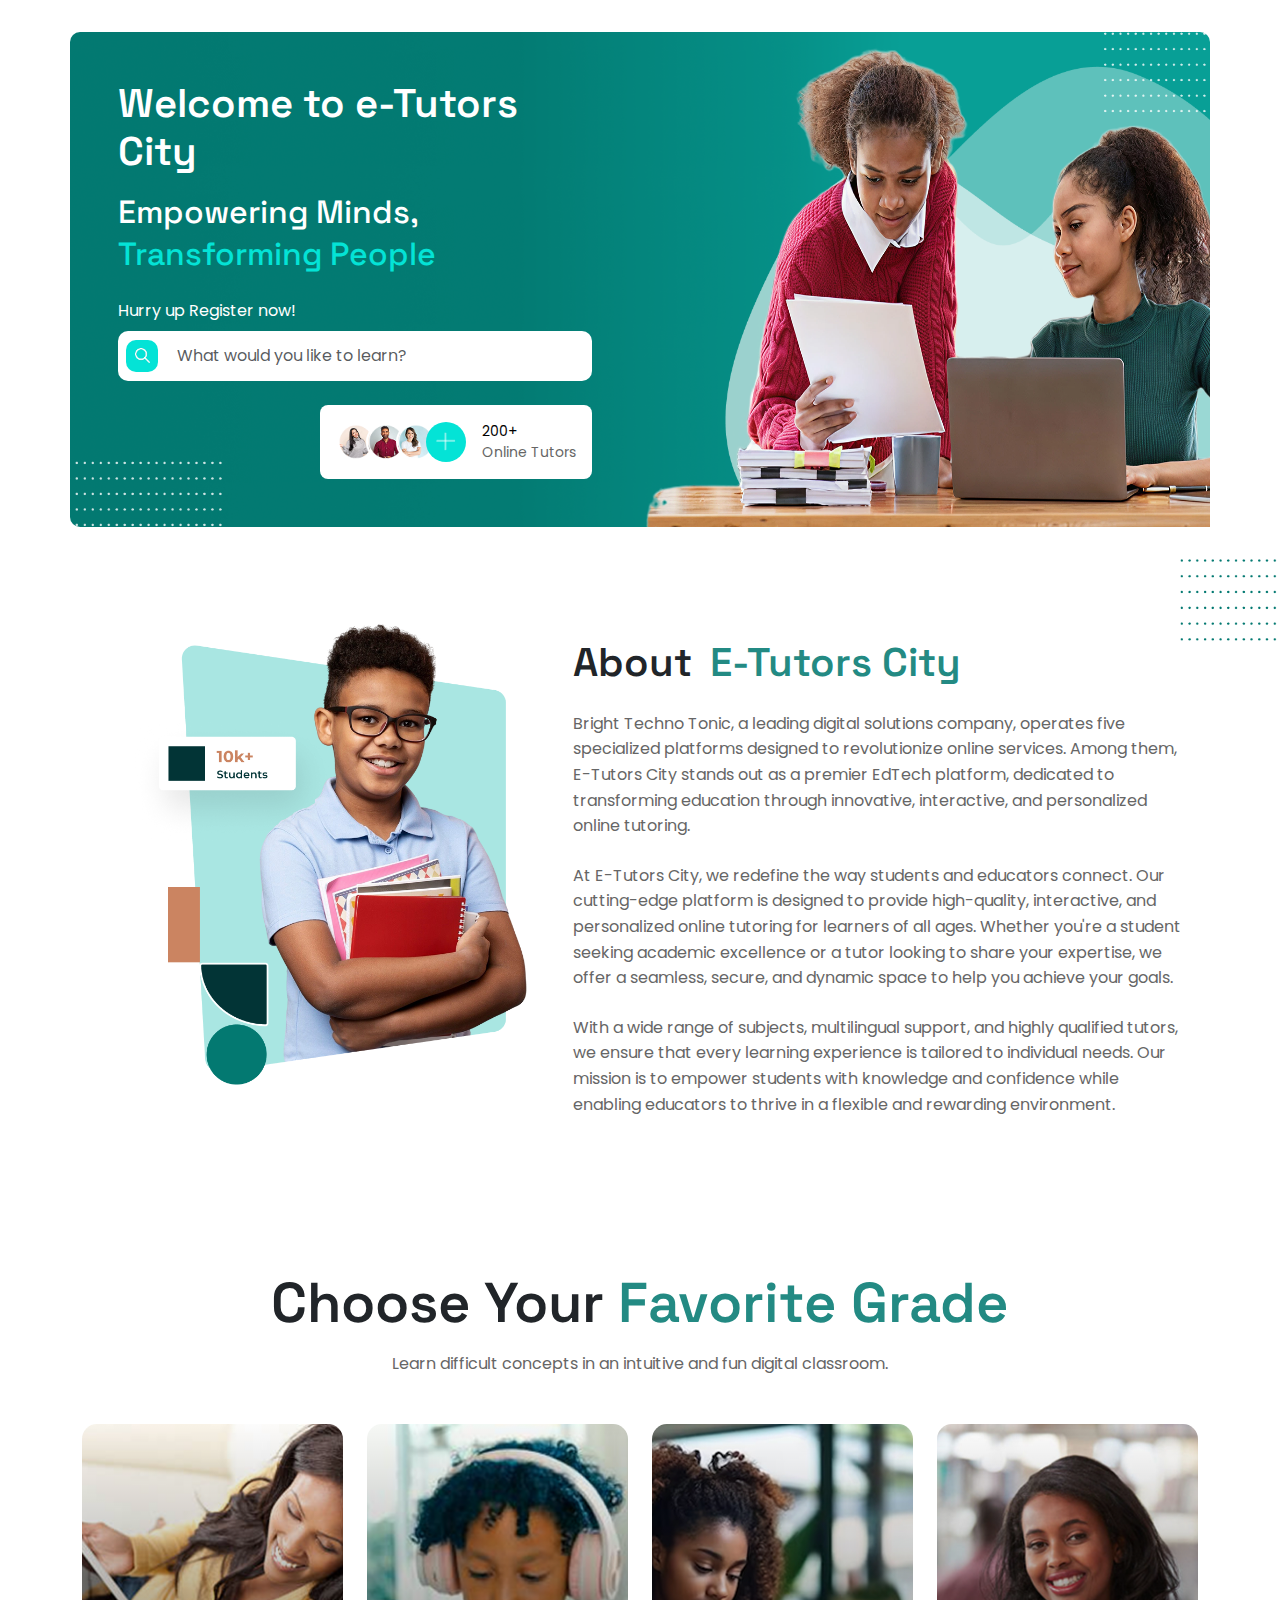
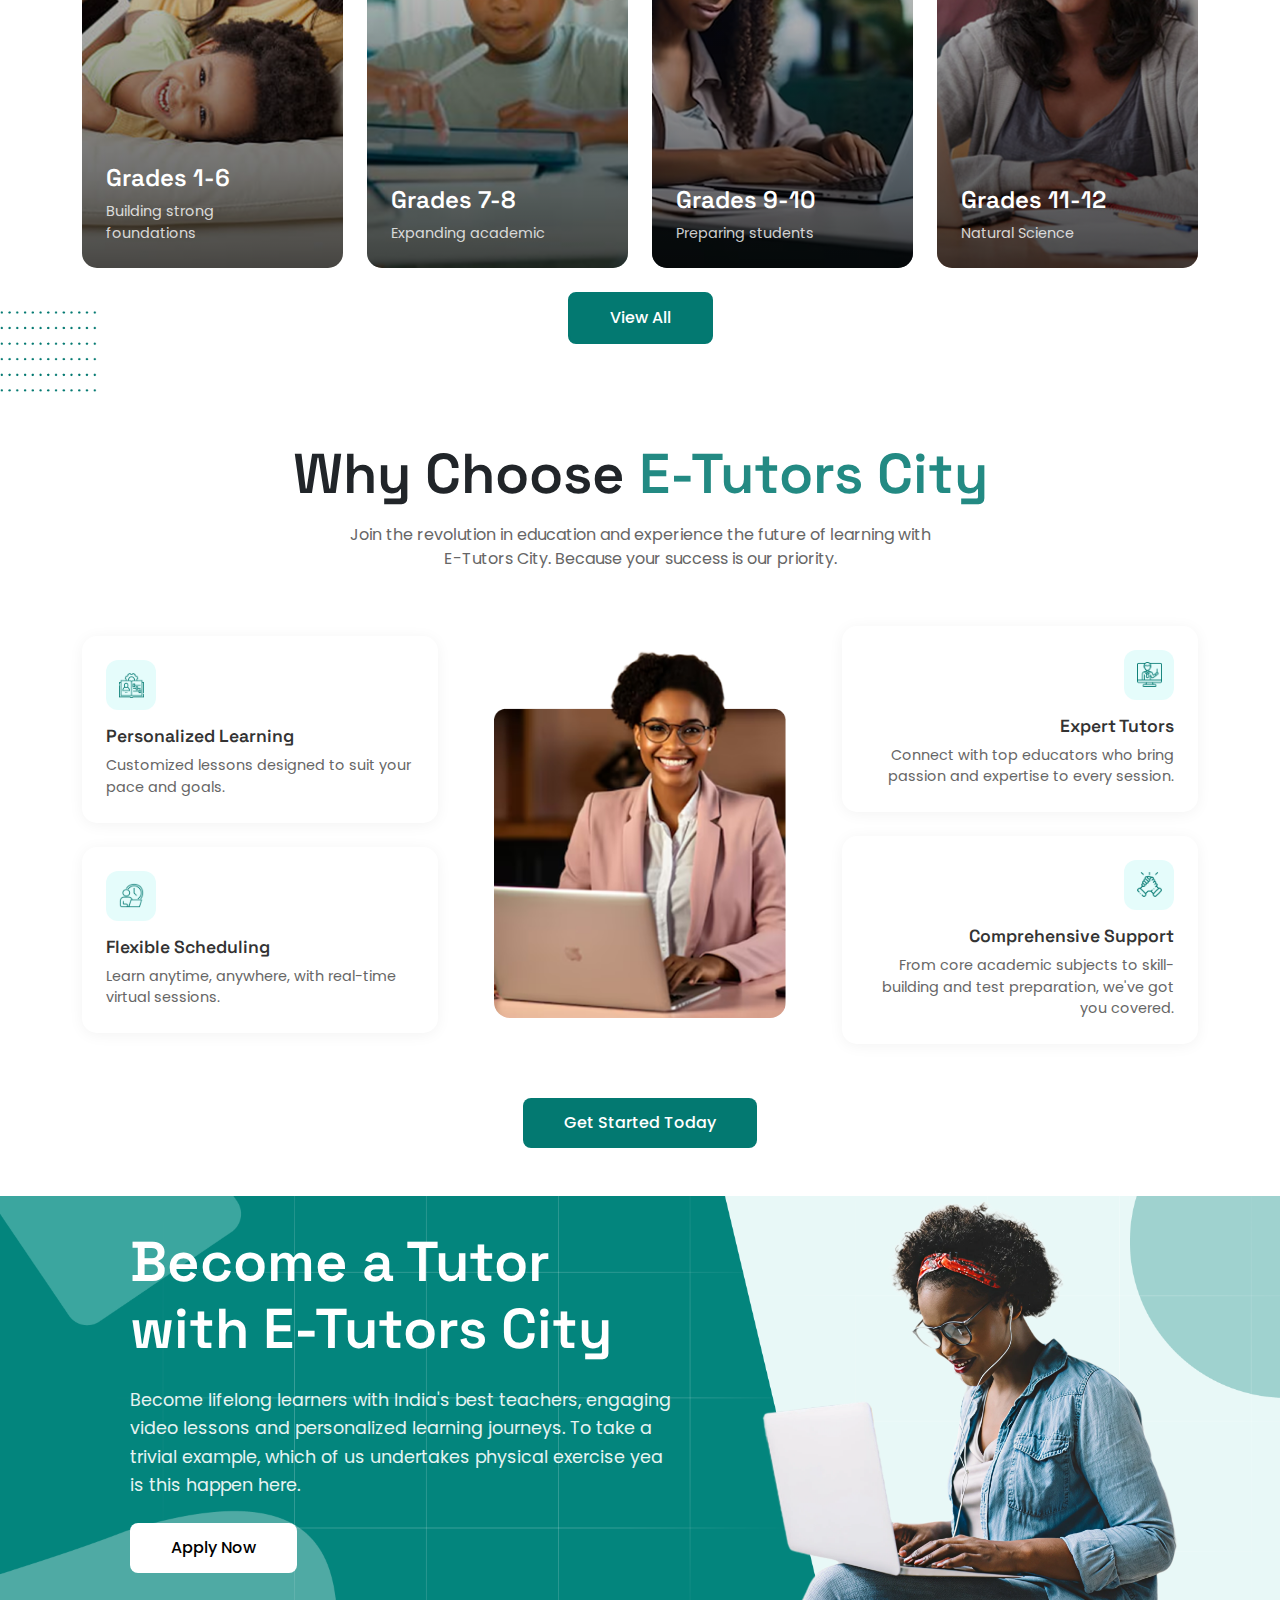
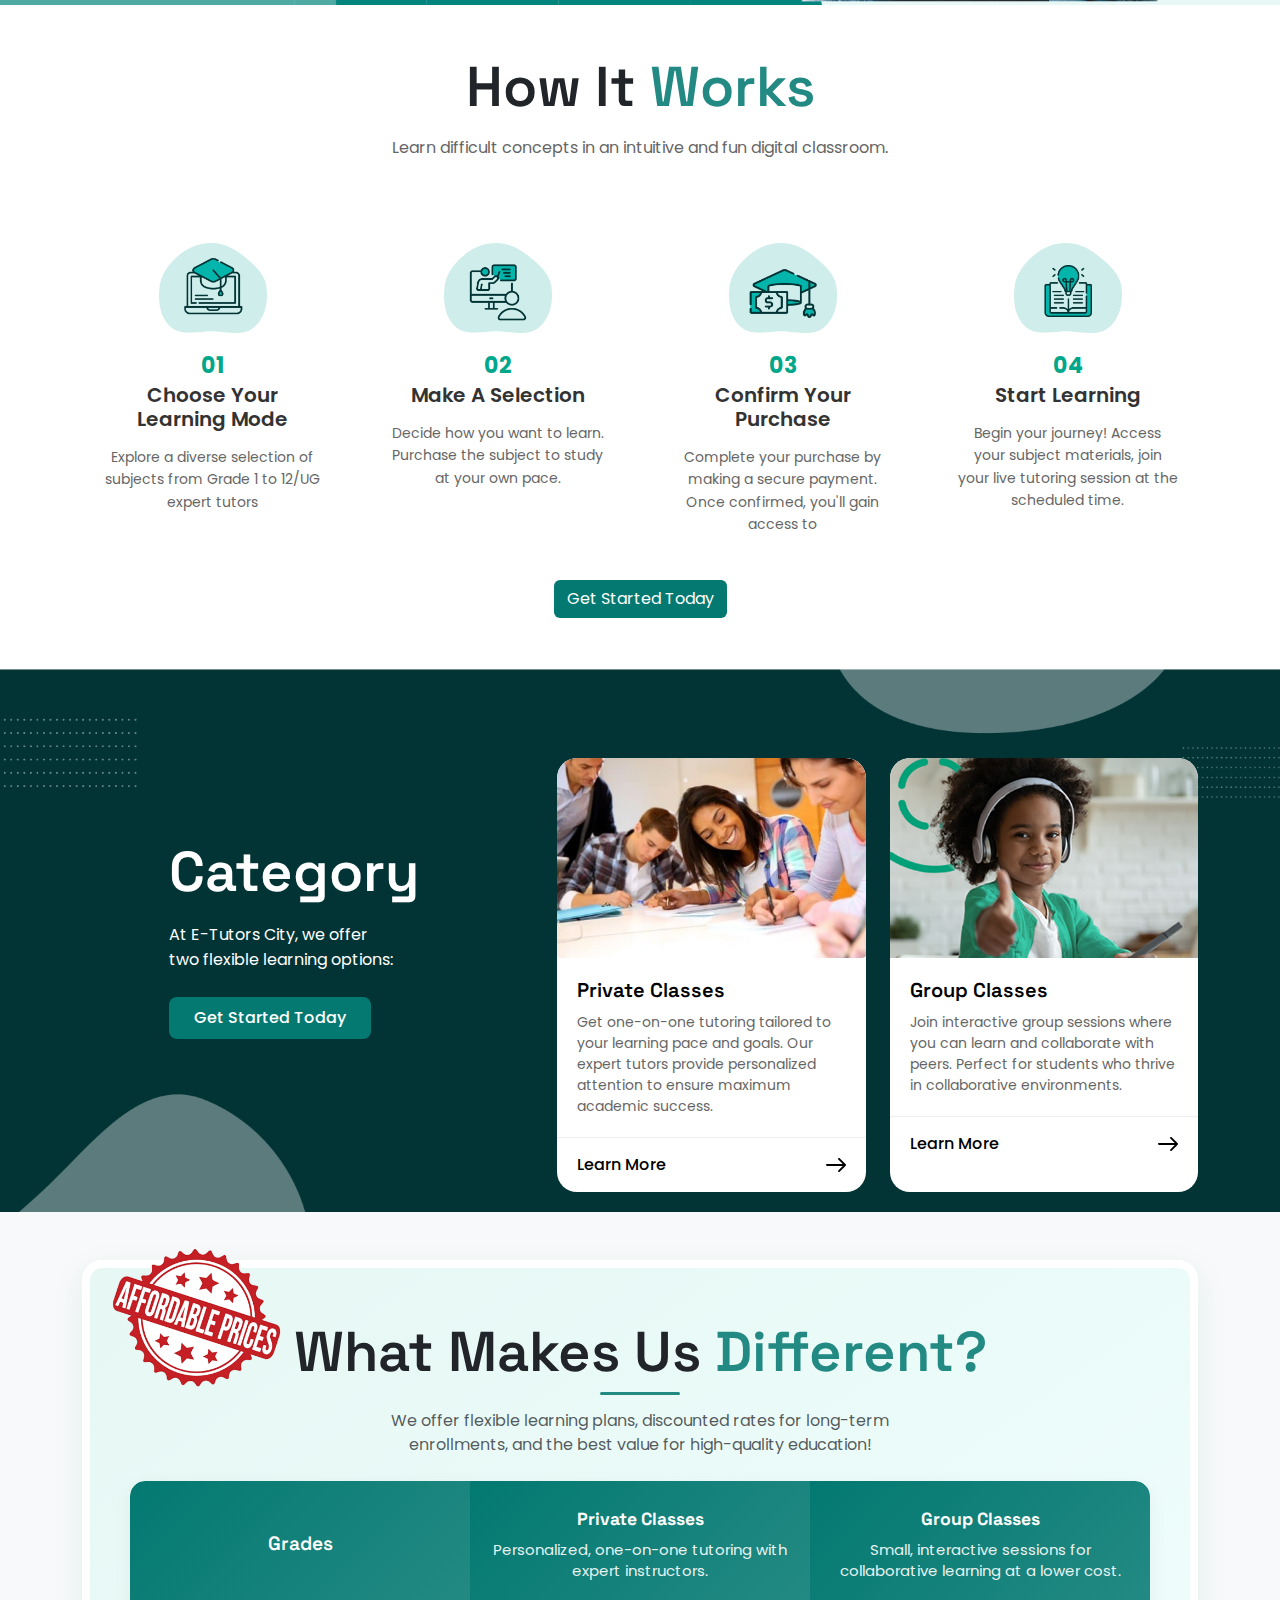
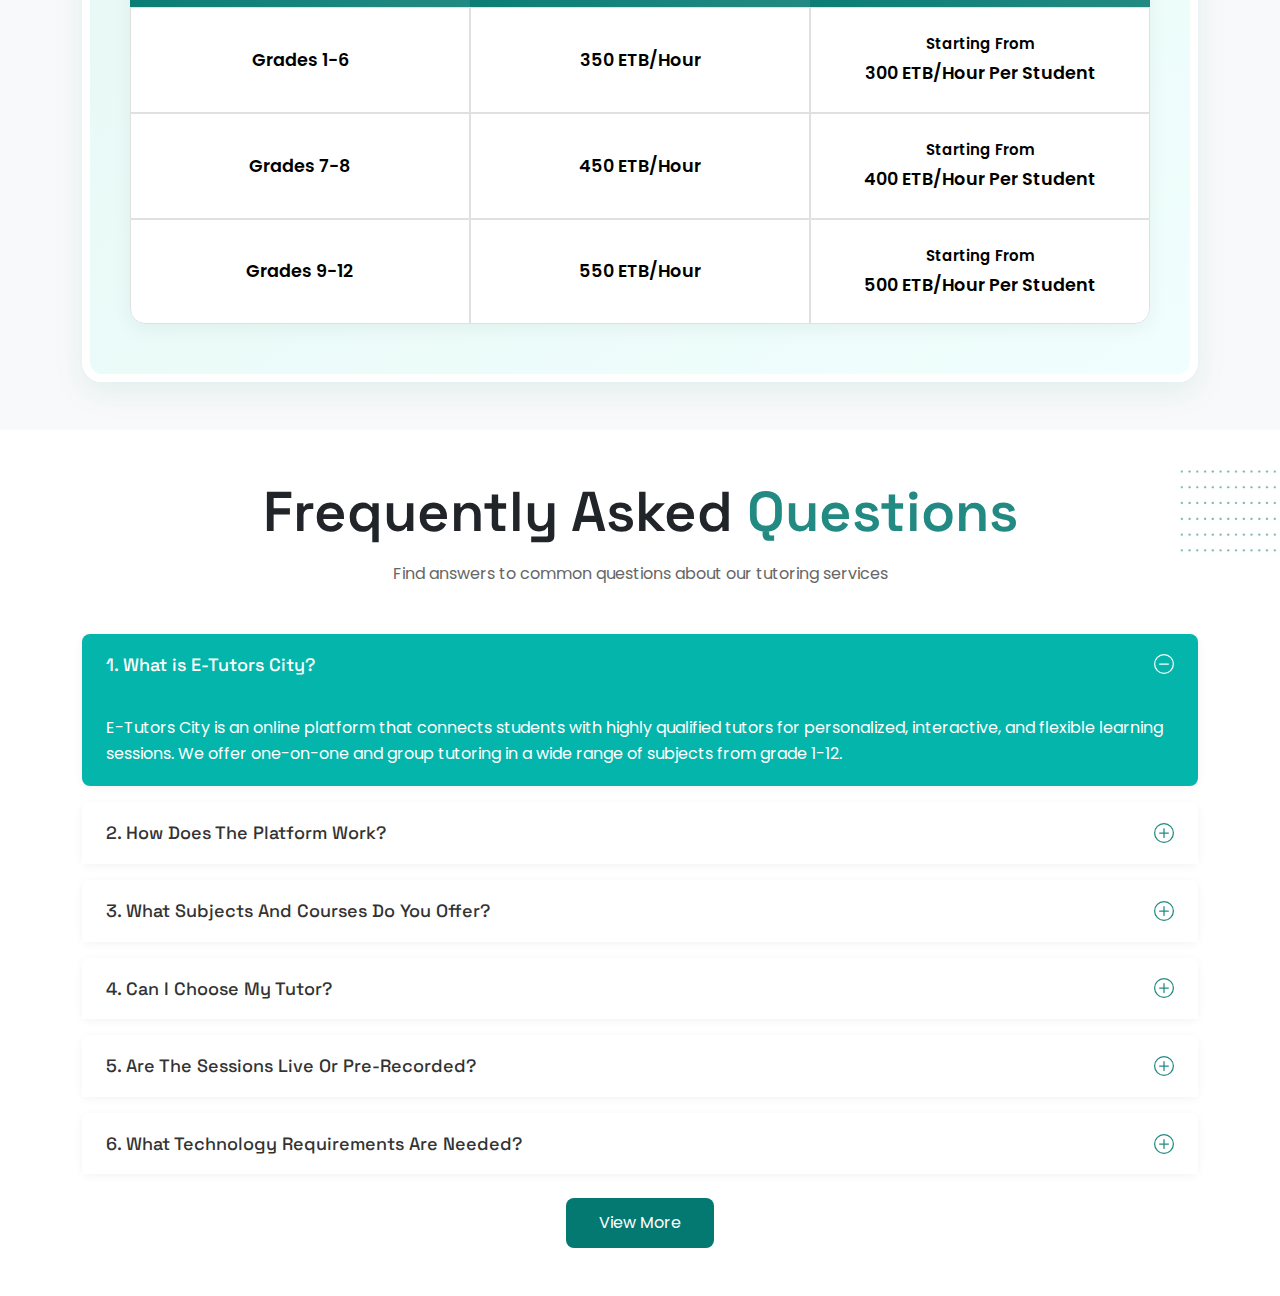
==== commit 66c5ceb4: "Update hero section layout and enhance image styles" ====
--- a/index.html
+++ b/index.html
@@ -16,7 +16,7 @@
             <!-- Hero Section -->
             <section class="hero-section bg-main">
                 <div class="container ">
-                    <div class="row align-items-center">
+                    <div class="row">
                         <div class="col-lg-6 hero-content p-3 p-md-5">
                             <h1 class="mb-3 text-white">
                                 Welcome to e-Tutors City
--- a/assets/css/style.css
+++ b/assets/css/style.css
@@ -12,6 +12,13 @@
 @import 'category.css';
 @import 'pricing.css';
 @import 'faq.css';
+@import 'about-hero.css';
+@import 'contact.css';
+
+/* Import Stylesheets */
+@import url('about-hero.css');
+@import 'course-listing.css';
+
 :root {
     /* Primary Colors */
     --primary-green: #238a83;
